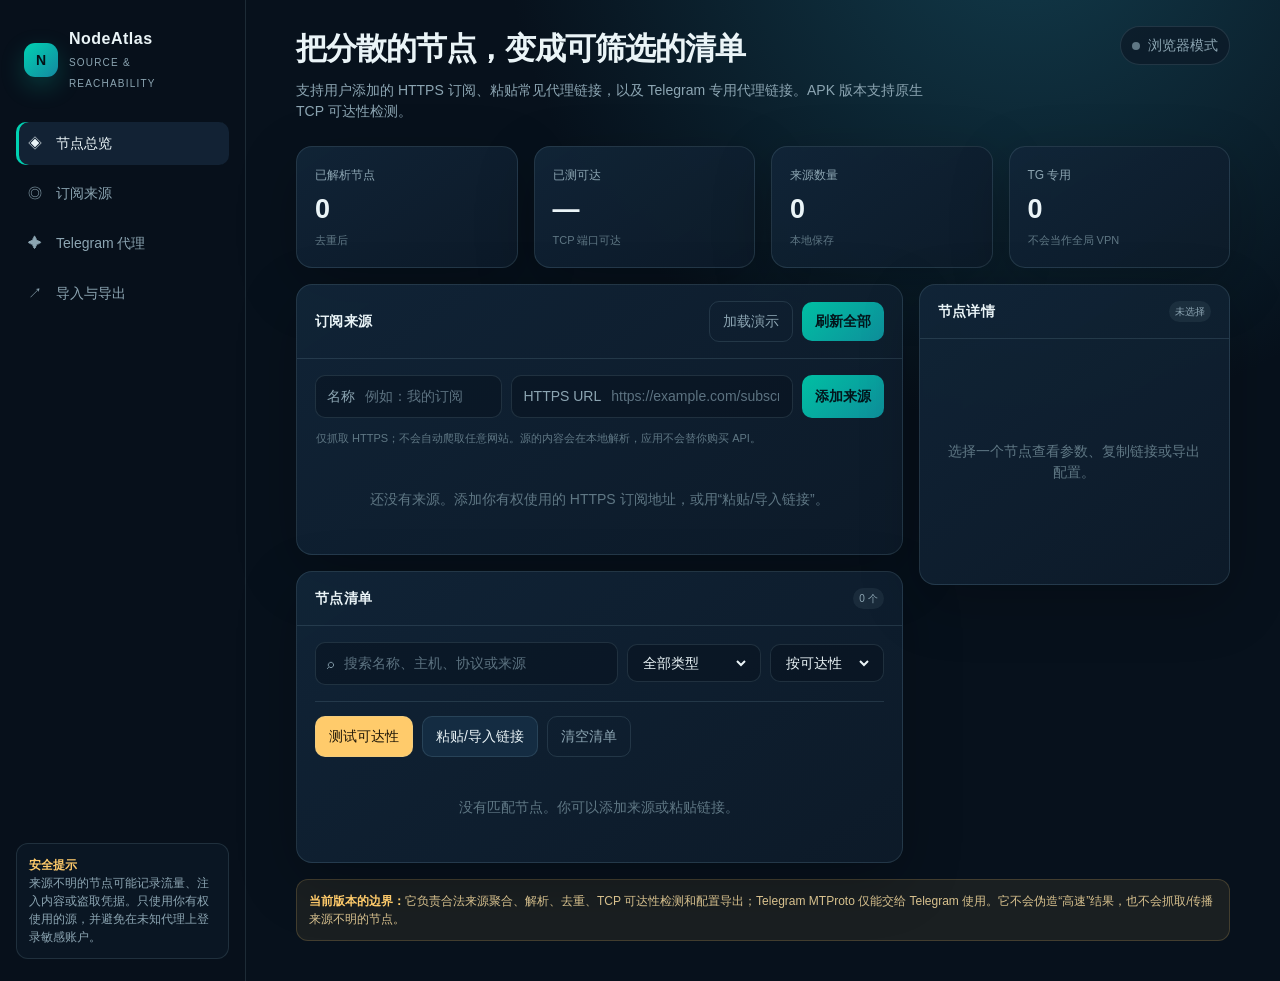
==== app/src/main/assets/index.html @ fb51e8d5 "Add NodeAtlas node aggregation and Android build" ====
<!doctype html>
<html lang="zh-CN">
<head>
  <meta charset="utf-8">
  <meta name="viewport" content="width=device-width, initial-scale=1, maximum-scale=1">
  <meta name="theme-color" content="#07111c">
  <title>NodeAtlas · 节点聚合器</title>
  <style>
    :root {
      --bg: #07111c;
      --panel: #0d1b29;
      --panel-2: #112538;
      --panel-3: #142c42;
      --text: #eaf4f7;
      --muted: #8ca5b2;
      --faint: #5f7784;
      --line: rgba(166, 207, 220, .14);
      --accent: #00d2b2;
      --accent-2: #ffcb6b;
      --danger: #ff7b86;
      --blue: #71b7ff;
      --shadow: 0 18px 60px rgba(0,0,0,.22);
    }
    * { box-sizing: border-box; }
    body { margin: 0; color: var(--text); background: radial-gradient(circle at 80% -10%, #123b4b 0, transparent 35%), var(--bg); font: 14px/1.5 Inter, -apple-system, BlinkMacSystemFont, "Segoe UI", "PingFang SC", "Microsoft YaHei", sans-serif; }
    button, input, textarea, select { font: inherit; }
    button { border: 0; cursor: pointer; color: var(--text); }
    .app { min-height: 100vh; display: grid; grid-template-columns: 246px minmax(0,1fr); }
    .sidebar { border-right: 1px solid var(--line); background: rgba(7,17,28,.74); padding: 22px 16px; display: flex; flex-direction: column; gap: 24px; }
    .brand { display: flex; gap: 11px; align-items: center; padding: 5px 8px; }
    .mark { width: 34px; height: 34px; border-radius: 11px; display: grid; place-items: center; background: linear-gradient(135deg, var(--accent), #1488a0); color: #041016; font-weight: 900; box-shadow: 0 9px 24px rgba(0,210,178,.22); }
    .brand strong { display: block; letter-spacing: .5px; font-size: 16px; }
    .brand small { color: var(--muted); font-size: 10px; letter-spacing: .12em; text-transform: uppercase; }
    .nav { display: grid; gap: 7px; }
    .nav button { text-align: left; padding: 11px 12px; border-radius: 10px; background: transparent; color: var(--muted); }
    .nav button:hover, .nav button.active { color: var(--text); background: rgba(113,183,255,.11); }
    .nav button.active { box-shadow: inset 3px 0 var(--accent); }
    .side-note { margin-top: auto; color: var(--muted); font-size: 12px; padding: 12px; border: 1px solid var(--line); border-radius: 12px; background: rgba(13,27,41,.65); }
    .side-note b { color: var(--accent-2); font-weight: 600; }
    main { min-width: 0; padding: 26px clamp(18px, 4vw, 50px) 40px; }
    .topbar { display: flex; align-items: flex-start; justify-content: space-between; gap: 16px; margin-bottom: 24px; }
    h1 { margin: 0; font-size: clamp(22px, 3vw, 31px); letter-spacing: -.035em; }
    .subtitle { margin: 7px 0 0; color: var(--muted); max-width: 650px; }
    .status { display: inline-flex; align-items: center; gap: 8px; padding: 8px 11px; border: 1px solid var(--line); border-radius: 999px; color: var(--muted); background: rgba(13,27,41,.8); white-space: nowrap; }
    .dot { width: 8px; height: 8px; border-radius: 999px; background: var(--accent); box-shadow: 0 0 14px var(--accent); }
    .dot.off { background: var(--faint); box-shadow: none; }
    .grid { display: grid; gap: 16px; }
    .summary { grid-template-columns: repeat(4, minmax(0, 1fr)); margin-bottom: 16px; }
    .card { background: linear-gradient(145deg, rgba(17,37,56,.94), rgba(13,27,41,.96)); border: 1px solid var(--line); box-shadow: var(--shadow); border-radius: 16px; }
    .metric { padding: 17px 18px; }
    .metric label { color: var(--muted); font-size: 12px; }
    .metric strong { display: block; margin-top: 4px; font-size: 27px; letter-spacing: -.04em; }
    .metric span { color: var(--faint); font-size: 11px; }
    .workspace { grid-template-columns: minmax(0, 1.52fr) minmax(310px, .78fr); align-items: start; }
    .card-head { display: flex; align-items: center; justify-content: space-between; gap: 12px; padding: 16px 18px; border-bottom: 1px solid var(--line); }
    .card-head h2 { margin: 0; font-size: 14px; letter-spacing: .02em; }
    .card-body { padding: 16px 18px; }
    .toolbar { display: flex; flex-wrap: wrap; gap: 9px; align-items: center; }
    .field { display: flex; align-items: center; gap: 8px; min-width: 0; padding: 9px 11px; border-radius: 10px; border: 1px solid var(--line); background: rgba(7,17,28,.5); color: var(--muted); }
    .field input, .field select, .field textarea { min-width: 0; flex: 1; border: 0; outline: 0; color: var(--text); background: transparent; }
    .field input::placeholder, textarea::placeholder { color: #5c7280; }
    .search { flex: 1 1 220px; }
    .btn { padding: 9px 13px; border-radius: 10px; background: var(--panel-3); border: 1px solid var(--line); transition: .16s ease; }
    .btn:hover { transform: translateY(-1px); border-color: rgba(0,210,178,.55); }
    .btn.primary { background: linear-gradient(135deg, #00bfa3, #0e8f9b); color: #03151b; font-weight: 700; border: 0; }
    .btn.ghost { background: transparent; color: var(--muted); }
    .btn.warn { color: #1e1608; background: var(--accent-2); }
    .btn.danger { color: #210a0e; background: var(--danger); }
    .source-form { display: grid; grid-template-columns: 1fr 1.5fr auto; gap: 9px; margin-bottom: 12px; }
    .help { color: var(--faint); font-size: 11px; margin: 8px 1px 0; }
    .source-list { display: grid; gap: 8px; margin-top: 14px; }
    .source-row { display: grid; grid-template-columns: minmax(0,1fr) auto; gap: 10px; align-items: center; padding: 10px 11px; border: 1px solid var(--line); border-radius: 11px; background: rgba(7,17,28,.36); }
    .source-row strong { display: block; white-space: nowrap; overflow: hidden; text-overflow: ellipsis; }
    .source-row small { display: block; color: var(--faint); overflow: hidden; text-overflow: ellipsis; white-space: nowrap; }
    .source-actions { display: flex; gap: 6px; }
    .icon-btn { width: 30px; height: 30px; border-radius: 8px; background: rgba(113,183,255,.1); color: var(--blue); }
    .node-toolbar { margin-top: 16px; padding-top: 14px; border-top: 1px solid var(--line); }
    .node-list { display: grid; gap: 8px; margin-top: 12px; }
    .node { display: grid; grid-template-columns: 30px minmax(0,1fr) auto; gap: 10px; align-items: center; padding: 11px; border-radius: 12px; border: 1px solid var(--line); background: rgba(7,17,28,.33); cursor: pointer; }
    .node:hover, .node.selected { border-color: rgba(0,210,178,.6); background: rgba(0,210,178,.08); }
    .node-mark { width: 30px; height: 30px; border-radius: 9px; display: grid; place-items: center; background: rgba(113,183,255,.12); color: var(--blue); font-size: 11px; font-weight: 800; }
    .node-main { min-width: 0; }
    .node-title { display: flex; align-items: center; gap: 7px; min-width: 0; }
    .node-title strong { overflow: hidden; text-overflow: ellipsis; white-space: nowrap; }
    .node-title small { color: var(--muted); padding: 2px 6px; border: 1px solid var(--line); border-radius: 999px; }
    .node-meta { margin-top: 2px; color: var(--muted); white-space: nowrap; overflow: hidden; text-overflow: ellipsis; font-size: 11px; }
    .node-side { text-align: right; min-width: 66px; }
    .latency { font-weight: 700; color: var(--accent); }
    .latency.slow { color: var(--accent-2); }
    .latency.offline { color: var(--danger); }
    .badge { display: inline-flex; padding: 3px 6px; border-radius: 999px; font-size: 10px; color: var(--muted); background: rgba(140,165,178,.1); }
    .detail { position: sticky; top: 18px; }
    .detail-empty { min-height: 245px; display: grid; place-items: center; text-align: center; color: var(--faint); padding: 22px; }
    .detail-main { padding: 18px; }
    .detail-title { display: flex; justify-content: space-between; gap: 12px; align-items: flex-start; }
    .detail-title h3 { margin: 0; font-size: 19px; }
    .detail-title p { margin: 4px 0 0; color: var(--muted); word-break: break-all; }
    .kv { display: grid; grid-template-columns: 86px minmax(0,1fr); gap: 7px 10px; margin: 18px 0; color: var(--muted); font-size: 12px; }
    .kv b { color: var(--text); text-align: right; overflow-wrap: anywhere; }
    .detail-actions { display: grid; gap: 8px; }
    .detail-actions .btn { width: 100%; }
    .notice { padding: 12px; border-radius: 12px; background: rgba(255,203,107,.08); border: 1px solid rgba(255,203,107,.18); color: #d8c18e; font-size: 12px; }
    .notice b { color: var(--accent-2); }
    .empty { color: var(--faint); text-align: center; padding: 28px 12px; }
    .modal { position: fixed; inset: 0; display: none; align-items: center; justify-content: center; padding: 20px; background: rgba(0,0,0,.65); z-index: 5; }
    .modal.show { display: flex; }
    .modal-card { width: min(700px,100%); max-height: 90vh; overflow: auto; background: #0c1d2c; border: 1px solid var(--line); border-radius: 16px; box-shadow: 0 28px 90px rgba(0,0,0,.44); }
    .modal-card textarea { display: block; width: 100%; min-height: 170px; resize: vertical; color: var(--text); background: #07111c; border: 1px solid var(--line); border-radius: 10px; padding: 12px; outline: none; }
    .modal-actions { display: flex; justify-content: flex-end; flex-wrap: wrap; gap: 8px; margin-top: 12px; }
    .toast { position: fixed; bottom: 22px; left: 50%; transform: translateX(-50%) translateY(12px); opacity: 0; pointer-events: none; transition: .2s; padding: 10px 14px; border-radius: 999px; background: #eaf4f7; color: #07111c; box-shadow: var(--shadow); z-index: 9; }
    .toast.show { opacity: 1; transform: translateX(-50%) translateY(0); }
    .spin { display: inline-block; width: 12px; height: 12px; border: 2px solid rgba(255,255,255,.22); border-top-color: var(--accent); border-radius: 50%; animation: spin .8s linear infinite; vertical-align: -2px; }
    @keyframes spin { to { transform: rotate(360deg); } }
    @media (max-width: 1000px) { .app { grid-template-columns: 1fr; } .sidebar { display: none; } .workspace { grid-template-columns: 1fr; } .detail { position: static; } }
    @media (max-width: 670px) { main { padding: 18px 12px 30px; } .topbar { display: block; } .status { margin-top: 14px; } .summary { grid-template-columns: repeat(2, minmax(0,1fr)); } .source-form { grid-template-columns: 1fr; } .source-form .btn { width: 100%; } .node { grid-template-columns: 30px minmax(0,1fr); } .node-side { grid-column: 2; text-align: left; } }
  </style>
</head>
<body>
  <div class="app">
    <aside class="sidebar">
      <div class="brand"><div class="mark">N</div><div><strong>NodeAtlas</strong><small>source &amp; reachability</small></div></div>
      <nav class="nav">
        <button class="active" data-tab="overview">◈　节点总览</button>
        <button data-tab="sources">◎　订阅来源</button>
        <button data-tab="telegram">✦　Telegram 代理</button>
        <button data-tab="export">↗　导入与导出</button>
      </nav>
      <div class="side-note"><b>安全提示</b><br>来源不明的节点可能记录流量、注入内容或盗取凭据。只使用你有权使用的源，并避免在未知代理上登录敏感账户。</div>
    </aside>

    <main>
      <div class="topbar">
        <div><h1>把分散的节点，变成可筛选的清单</h1><p class="subtitle">支持用户添加的 HTTPS 订阅、粘贴常见代理链接，以及 Telegram 专用代理链接。APK 版本支持原生 TCP 可达性检测。</p></div>
        <div class="status"><span class="dot" id="platformDot"></span><span id="platformStatus">浏览器模式</span></div>
      </div>

      <section class="grid summary">
        <div class="card metric"><label>已解析节点</label><strong id="metricNodes">0</strong><span>去重后</span></div>
        <div class="card metric"><label>已测可达</label><strong id="metricReachable">—</strong><span>TCP 端口可达</span></div>
        <div class="card metric"><label>来源数量</label><strong id="metricSources">0</strong><span>本地保存</span></div>
        <div class="card metric"><label>TG 专用</label><strong id="metricTelegram">0</strong><span>不会当作全局 VPN</span></div>
      </section>

      <section class="grid workspace">
        <div class="left-column grid">
          <div class="card" id="sourcesCard">
            <div class="card-head"><h2>订阅来源</h2><div class="toolbar"><button class="btn ghost" id="demoBtn">加载演示</button><button class="btn primary" id="refreshBtn">刷新全部</button></div></div>
            <div class="card-body">
              <div class="source-form">
                <div class="field"><span>名称</span><input id="sourceName" placeholder="例如：我的订阅" maxlength="40"></div>
                <div class="field"><span>HTTPS URL</span><input id="sourceUrl" placeholder="https://example.com/subscription.txt" inputmode="url"></div>
                <button class="btn primary" id="addSourceBtn">添加来源</button>
              </div>
              <div class="help">仅抓取 HTTPS；不会自动爬取任意网站。源的内容会在本地解析，应用不会替你购买 API。</div>
              <div class="source-list" id="sourceList"></div>
            </div>
          </div>

          <div class="card">
            <div class="card-head"><h2>节点清单</h2><span class="badge" id="nodeCountBadge">0 个</span></div>
            <div class="card-body">
              <div class="toolbar">
                <div class="field search">⌕<input id="searchInput" placeholder="搜索名称、主机、协议或来源"></div>
                <div class="field"><select id="typeFilter"><option value="all">全部类型</option><option value="proxy">通用代理</option><option value="telegram">Telegram 专用</option></select></div>
                <div class="field"><select id="sortSelect"><option value="latency">按可达性</option><option value="name">按名称</option><option value="source">按来源</option><option value="new">按最新加入</option></select></div>
              </div>
              <div class="node-toolbar toolbar"><button class="btn warn" id="testBtn">测试可达性</button><button class="btn" id="pasteBtn">粘贴/导入链接</button><button class="btn ghost" id="clearBtn">清空清单</button></div>
              <div class="node-list" id="nodeList"></div>
            </div>
          </div>
        </div>

        <aside class="card detail" id="detailCard">
          <div class="card-head"><h2>节点详情</h2><span class="badge" id="detailBadge">未选择</span></div>
          <div id="detailContent" class="detail-empty">选择一个节点查看参数、复制链接或导出配置。</div>
        </aside>
      </section>

      <div class="notice" style="margin-top:16px"><b>当前版本的边界：</b>它负责合法来源聚合、解析、去重、TCP 可达性检测和配置导出；Telegram MTProto 仅能交给 Telegram 使用。它不会伪造“高速”结果，也不会抓取/传播来源不明的节点。</div>
    </main>
  </div>

  <div class="modal" id="importModal">
    <div class="modal-card">
      <div class="card-head"><h2>导入节点链接或订阅文本</h2><button class="icon-btn" id="closeModal">×</button></div>
      <div class="card-body">
        <p class="help" style="margin-top:0">支持 tg://proxy、tg://socks、ss://、socks5://、http(s)://、vmess://、vless://、trojan://，以及由这些链接组成的纯文本/常见 Base64 订阅。</p>
        <textarea id="importText" placeholder="每行一个链接，或直接粘贴订阅内容"></textarea>
        <div class="modal-actions"><button class="btn ghost" id="cancelImport">取消</button><button class="btn primary" id="confirmImport">解析并加入</button></div>
      </div>
    </div>
  </div>
  <div class="toast" id="toast"></div>

  <script>
    (() => {
      'use strict';

      const $ = (id) => document.getElementById(id);
      const isAndroid = !!window.Android && typeof window.Android.getPlatform === 'function';
      const state = { sources: [], nodes: [], selectedId: null, pending: new Map(), testRun: 0 };

      const demoText = [
        '# 演示数据：以下域名不可连接，只用于展示解析与去重 UI',
        'tg://proxy?server=demo-tg.invalid&port=443&secret=0000000000000000000000000000000000000000000000000000000000000000',
        'tg://socks?server=demo-tg.invalid&port=1080&user=demo&pass=demo',
        'socks5://demo.invalid:1080',
        'https://demo.invalid:443#demo-https',
        'ss://YWVzLTEyOC1nY206ZGVtby1wYXNzQGRlbW8uaW52YWxpZDo0NDM=#demo-ss',
        'vless://00000000-0000-0000-0000-000000000000@demo.invalid:443?security=tls&type=ws&path=%2F#demo-vless'
      ].join('\n');

      function loadState() {
        try { state.sources = JSON.parse(localStorage.getItem('nodeatlas.sources') || '[]'); } catch (_) { state.sources = []; }
        try { state.nodes = JSON.parse(localStorage.getItem('nodeatlas.nodes') || '[]'); } catch (_) { state.nodes = []; }
      }

      function persist() {
        localStorage.setItem('nodeatlas.sources', JSON.stringify(state.sources));
        localStorage.setItem('nodeatlas.nodes', JSON.stringify(state.nodes));
      }

      function esc(value) {
        return String(value ?? '').replace(/[&<>'"]/g, (char) => ({ '&':'&amp;', '<':'&lt;', '>':'&gt;', "'":'&#39;', '"':'&quot;' })[char]);
      }

      function toast(message) {
        const node = $('toast'); node.textContent = message; node.classList.add('show');
        clearTimeout(toast.timer); toast.timer = setTimeout(() => node.classList.remove('show'), 2500);
      }

      function uid() { return Date.now().toString(36) + Math.random().toString(36).slice(2, 8); }

      function decodeB64(value) {
        try {
          let text = String(value).replace(/\s+/g, '').replace(/-/g, '+').replace(/_/g, '/');
          while (text.length % 4) text += '=';
          const bytes = Uint8Array.from(atob(text), c => c.charCodeAt(0));
          return new TextDecoder().decode(bytes);
        } catch (_) { return ''; }
      }

      function maybeDecodeSubscription(text) {
        const trimmed = text.trim();
        if (!trimmed || /:\/\//.test(trimmed) || trimmed.split(/\s+/).length > 1) return trimmed;
        const decoded = decodeB64(trimmed);
        return decoded && /:\/\//.test(decoded) ? decoded : trimmed;
      }

      function displayName(raw, fallback) {
        try { return decodeURIComponent(new URL(raw).hash.slice(1)) || fallback; } catch (_) { return fallback; }
      }

      function nodeKey(node) {
        return [node.kind, node.host, node.port, node.user || '', node.password || '', node.secret || '', node.raw].join('|').toLowerCase();
      }

      function baseNode(raw, source) {
        return { id: uid(), raw, source: source || '手动导入', addedAt: Date.now(), latency: null, status: 'new', kind: 'unknown', name: '', host: '', port: '', user: '', password: '', secret: '', params: {} };
      }

      function parseOne(raw, source) {
        raw = String(raw || '').trim().replace(/[),\]}>'"]+$/g, '');
        if (!raw || raw.startsWith('#') || raw.startsWith('//')) return null;
        const node = baseNode(raw, source);
        try {
          if (raw.startsWith('tg://')) {
            const url = new URL(raw);
            const values = Object.fromEntries(url.searchParams.entries());
            node.kind = url.hostname === 'proxy' ? 'telegram-mtproto' : 'telegram-socks';
            node.host = values.server || '';
            node.port = Number(values.port || 0);
            node.user = values.user || '';
            node.password = values.pass || '';
            node.secret = values.secret || '';
            node.name = url.hostname === 'proxy' ? 'Telegram MTProto' : 'Telegram SOCKS';
            node.params = values;
            if (!node.host || !node.port) return null;
            return node;
          }
          if (raw.startsWith('vmess://')) {
            const data = JSON.parse(decodeB64(raw.slice(8)) || '{}');
            node.kind = 'vmess'; node.host = data.add || ''; node.port = Number(data.port || 0); node.user = data.id || ''; node.name = data.ps || 'VMess'; node.params = data;
            if (!node.host || !node.port) return null;
            return node;
          }
          const url = new URL(raw);
          const protocol = url.protocol.slice(0, -1).toLowerCase();
          if (!['ss', 'socks5', 'socks', 'http', 'https', 'vless', 'trojan'].includes(protocol)) return null;
          node.kind = protocol === 'socks' ? 'socks5' : protocol;
          node.host = url.hostname || '';
          node.port = Number(url.port || (protocol === 'https' ? 443 : protocol === 'http' ? 80 : 0));
          node.user = decodeURIComponent(url.username || '');
          node.password = decodeURIComponent(url.password || '');
          node.params = Object.fromEntries(url.searchParams.entries());
          node.name = displayName(raw, protocol.toUpperCase());
          if (protocol === 'ss' && (!node.host || !node.port || !node.user)) {
            const payload = decodeB64(url.hostname || '');
            if (payload.includes('@')) {
              const at = payload.lastIndexOf('@');
              const credentials = payload.slice(0, at).split(':');
              const address = payload.slice(at + 1);
              const colon = address.lastIndexOf(':');
              node.user = credentials[0] || '';
              node.password = credentials.slice(1).join(':');
              node.host = address.slice(0, colon);
              node.port = Number(address.slice(colon + 1));
            }
          }
          if (!node.host || !node.port) return null;
          return node;
        } catch (_) { return null; }
      }

      function extractCandidates(text) {
        const decoded = maybeDecodeSubscription(text);
        const tokens = decoded.match(/(?:tg:\/\/(?:proxy|socks)|(?:ss|socks5|socks|http|https|vmess|vless|trojan):\/\/)[^\s<>"'`]+/gi) || [];
        const lines = decoded.split(/\r?\n/).map(line => line.trim()).filter(Boolean);
        const extras = lines.filter(line => /^(?:tg:\/\/|(?:ss|socks5|socks|http|https|vmess|vless|trojan):\/\/)/i.test(line));
        return [...new Set([...tokens, ...extras])];
      }

      function addText(text, source) {
        const candidates = extractCandidates(text);
        let added = 0;
        for (const raw of candidates) {
          const node = parseOne(raw, source);
          if (!node) continue;
          const key = nodeKey(node);
          if (state.nodes.some(existing => existing.key === key)) continue;
          node.key = key;
          state.nodes.push(node); added++;
        }
        persist(); render();
        return { added, total: candidates.length };
      }

      function typeLabel(kind) {
        if (kind === 'telegram-mtproto') return 'TG MTProto';
        if (kind === 'telegram-socks') return 'TG SOCKS';
        return kind.toUpperCase();
      }

      function isTelegram(node) { return node.kind === 'telegram-mtproto' || node.kind === 'telegram-socks'; }
      function isGeneral(node) { return !isTelegram(node); }
      function mask(value) { if (!value) return '—'; if (value.length < 8) return '••••'; return value.slice(0, 4) + '••••' + value.slice(-4); }
      function hostPort(node) { return node.host + ':' + node.port; }

      function filteredNodes() {
        const query = $('searchInput').value.trim().toLowerCase();
        const filter = $('typeFilter').value;
        const sort = $('sortSelect').value;
        let list = state.nodes.filter(node => {
          const matchesType = filter === 'all' || (filter === 'telegram' ? isTelegram(node) : isGeneral(node));
          const hay = [node.name, node.host, node.kind, node.source, node.port].join(' ').toLowerCase();
          return matchesType && (!query || hay.includes(query));
        });
        list.sort((a, b) => {
          if (sort === 'name') return a.name.localeCompare(b.name);
          if (sort === 'source') return a.source.localeCompare(b.source);
          if (sort === 'new') return b.addedAt - a.addedAt;
          const aa = Number.isFinite(a.latency) ? a.latency : 999999;
          const bb = Number.isFinite(b.latency) ? b.latency : 999999;
          return aa - bb || a.name.localeCompare(b.name);
        });
        return list;
      }

      function latencyView(node) {
        if (node.status === 'testing') return '<span class="latency"><span class="spin"></span></span>';
        if (Number.isFinite(node.latency)) return '<span class="latency ' + (node.latency > 500 ? 'slow' : '') + '">' + node.latency + ' ms</span>';
        if (node.status === 'offline') return '<span class="latency offline">不可达</span>';
        if (node.status === 'unsupported') return '<span class="badge">APK 可测</span>';
        return '<span class="badge">未测试</span>';
      }

      function renderSources() {
        const box = $('sourceList');
        if (!state.sources.length) { box.innerHTML = '<div class="empty">还没有来源。添加你有权使用的 HTTPS 订阅地址，或用“粘贴/导入链接”。</div>'; return; }
        box.innerHTML = state.sources.map(source => '<div class="source-row">' +
          '<div><strong>' + esc(source.name) + '</strong><small>' + esc(source.url) + '</small></div>' +
          '<div class="source-actions"><button class="icon-btn" title="刷新" data-refresh-source="' + esc(source.id) + '">↻</button><button class="icon-btn" title="导入到 sing-box" data-open-source="' + esc(source.id) + '">↗</button><button class="icon-btn" title="删除" data-delete-source="' + esc(source.id) + '">×</button></div>' +
          '</div>').join('');
      }

      function renderNodes() {
        const list = filteredNodes();
        $('nodeCountBadge').textContent = list.length + ' 个';
        const box = $('nodeList');
        if (!list.length) { box.innerHTML = '<div class="empty">没有匹配节点。你可以添加来源或粘贴链接。</div>'; return; }
        box.innerHTML = list.map(node => {
          const selected = node.id === state.selectedId ? ' selected' : '';
          const mark = isTelegram(node) ? 'TG' : typeLabel(node.kind).slice(0, 3);
          return '<div class="node' + selected + '" data-node-id="' + esc(node.id) + '">' +
            '<div class="node-mark">' + esc(mark) + '</div>' +
            '<div class="node-main"><div class="node-title"><strong>' + esc(node.name || hostPort(node)) + '</strong><small>' + esc(typeLabel(node.kind)) + '</small></div><div class="node-meta">' + esc(hostPort(node)) + ' · ' + esc(node.source) + '</div></div>' +
            '<div class="node-side">' + latencyView(node) + '<div class="node-meta">' + esc(node.status === 'reachable' ? '端口可达' : (isTelegram(node) ? 'Telegram 专用' : '等待检测')) + '</div></div>' +
            '</div>';
        }).join('');
      }

      function renderDetail() {
        const node = state.nodes.find(item => item.id === state.selectedId);
        $('detailBadge').textContent = node ? typeLabel(node.kind) : '未选择';
        if (!node) { $('detailContent').className = 'detail-empty'; $('detailContent').innerHTML = '选择一个节点查看参数、复制链接或导出配置。'; return; }
        $('detailContent').className = 'detail-main';
        const tg = isTelegram(node);
        $('detailContent').innerHTML = '<div class="detail-title"><div><h3>' + esc(node.name || typeLabel(node.kind)) + '</h3><p>' + esc(hostPort(node)) + '</p></div>' + latencyView(node) + '</div>' +
          '<div class="kv"><span>协议</span><b>' + esc(typeLabel(node.kind)) + '</b><span>来源</span><b>' + esc(node.source) + '</b><span>端口状态</span><b>' + esc(node.status === 'reachable' ? '可达' : node.status === 'offline' ? '不可达' : '未检测') + '</b>' +
          (node.user ? '<span>账号</span><b>' + esc(mask(node.user)) + '</b>' : '') + (node.secret ? '<span>Secret</span><b>' + esc(mask(node.secret)) + '</b>' : '') + '</div>' +
          '<div class="detail-actions">' +
          (tg ? '<button class="btn primary" id="openTgBtn">在 Telegram 中打开</button><button class="btn" id="copyNodeBtn">复制 TG 链接</button>' : '<button class="btn primary" id="exportNodeBtn">导出 sing-box 配置</button><button class="btn" id="copyNodeBtn">复制节点链接</button>') +
          '<button class="btn ghost" id="testOneBtn">重新测试端口</button></div>' +
          '<div class="notice" style="margin-top:14px">' + (tg ? '<b>Telegram 专用：</b>它只适用于 Telegram 的代理设置，不会把手机所有流量变成 VPN。' : '<b>未知节点风险：</b>TCP 可达不等于可信或高速，请先验证来源、协议和服务条款。') + '</div>';
        if (tg) $('openTgBtn').onclick = () => openExternal(node.raw);
        $('copyNodeBtn').onclick = () => copyText(node.raw);
        $('testOneBtn').onclick = () => testNode(node);
        if (!tg) $('exportNodeBtn').onclick = () => downloadSingBox(node);
      }

      function render() {
        $('metricNodes').textContent = state.nodes.length;
        const reachable = state.nodes.filter(node => node.status === 'reachable').length;
        $('metricReachable').textContent = reachable || '—';
        $('metricSources').textContent = state.sources.length;
        $('metricTelegram').textContent = state.nodes.filter(isTelegram).length;
        renderSources(); renderNodes(); renderDetail();
      }

      function copyText(text) {
        if (isAndroid && Android.copyText) { Android.copyText(text); return; }
        navigator.clipboard?.writeText(text).then(() => toast('已复制')).catch(() => toast('复制失败，请手动选择')); 
      }

      function openExternal(url) {
        if (isAndroid && Android.openUrl) { Android.openUrl(url); return; }
        window.open(url, '_blank');
      }

      function download(name, content, type) {
        if (isAndroid && Android.shareText) { Android.shareText(name, content); toast('已交给系统分享/保存'); return; }
        const blob = new Blob([content], {type: type || 'text/plain;charset=utf-8'});
        const link = document.createElement('a'); link.href = URL.createObjectURL(blob); link.download = name; link.click();
        setTimeout(() => URL.revokeObjectURL(link.href), 1000);
      }

      function singBoxOutbound(node) {
        const common = { tag: 'proxy', server: node.host, server_port: Number(node.port) };
        if (node.kind === 'socks5' || node.kind === 'socks') return Object.assign({ type: 'socks' }, common, node.user ? {username: node.user, password: node.password} : {});
        if (node.kind === 'http' || node.kind === 'https') return Object.assign({ type: 'http' }, common, node.user ? {username: node.user, password: node.password} : {});
        if (node.kind === 'ss') return Object.assign({ type: 'shadowsocks', method: node.user, password: node.password }, common);
        if (node.kind === 'vmess') return Object.assign({ type: 'vmess', uuid: node.user, security: node.params.scy || 'auto' }, common);
        if (node.kind === 'vless') return Object.assign({ type: 'vless', uuid: node.user, tls: {enabled: node.params.security === 'tls', server_name: node.params.sni || node.host} }, common);
        if (node.kind === 'trojan') return Object.assign({ type: 'trojan', password: node.password, tls: {enabled: true, server_name: node.params.sni || node.host} }, common);
        return null;
      }

      function singBoxConfig(node) {
        const outbound = singBoxOutbound(node);
        if (!outbound) return null;
        return { log: {level: 'warn'}, inbounds: [{type: 'tun', tag: 'tun-in', address: ['172.19.0.1/30'], auto_route: true, strict_route: true}], outbounds: [outbound, {type: 'direct', tag: 'direct'}], route: {auto_detect_interface: true, final: 'proxy'} };
      }

      function downloadSingBox(node) {
        const config = singBoxConfig(node);
        if (!config) { toast('此协议暂不生成 sing-box 配置，请导出原始链接'); return; }
        download('nodeatlas-' + (node.name || node.kind) + '.json', JSON.stringify(config, null, 2), 'application/json;charset=utf-8');
        toast('已导出配置文件');
      }

      function openSingBoxSource(source) {
        const link = 'sing-box://import-remote-profile?url=' + encodeURIComponent(source.url) + '#' + encodeURIComponent(source.name);
        if (isAndroid) { openExternal(link); } else { copyText(link); toast('已复制 sing-box 导入链接'); }
      }

      function requestFetch(url) {
        return new Promise((resolve, reject) => {
          if (isAndroid && Android.fetchText) {
            const id = uid(); state.pending.set(id, {resolve, reject}); Android.fetchText(url, id); return;
          }
          fetch(url, {cache: 'no-store'}).then(response => { if (!response.ok) throw new Error('HTTP ' + response.status); return response.text(); }).then(resolve).catch(reject);
        });
      }

      window.__nativeFetchResult = (id, ok, value, error) => { const item = state.pending.get(id); if (!item) return; state.pending.delete(id); ok ? item.resolve(value) : item.reject(new Error(error || '抓取失败')); };
      window.__nativeTcpResult = (id, ok, value, error) => { const item = state.pending.get(id); if (!item) return; state.pending.delete(id); ok ? item.resolve(Number(value)) : item.reject(new Error(error || '不可达')); };

      async function refreshSource(source) {
        source.loading = true; renderSources();
        try { const content = await requestFetch(source.url); const result = addText(content, source.name); source.lastUpdated = Date.now(); source.lastCount = result.added; persist(); renderSources(); toast(source.name + '：新增 ' + result.added + ' 个节点'); }
        catch (error) { toast(source.name + '：' + (error.message || '抓取失败')); }
        finally { source.loading = false; renderSources(); }
      }

      async function refreshAll() {
        if (!state.sources.length) { toast('还没有来源，先添加一个 HTTPS 订阅'); return; }
        $('refreshBtn').disabled = true; $('refreshBtn').innerHTML = '<span class="spin"></span> 刷新中';
        await Promise.all(state.sources.map(refreshSource));
        $('refreshBtn').disabled = false; $('refreshBtn').textContent = '刷新全部'; render();
      }

      function testNode(node) {
        node.status = 'testing'; node.latency = null; render();
        if (!isAndroid || !Android.testTcp) { node.status = 'unsupported'; persist(); render(); toast('浏览器不能直接进行原生 TCP 测速，请在 APK 中测试'); return; }
        const id = uid(); state.pending.set(id, { resolve: (latency) => { node.latency = latency; node.status = 'reachable'; persist(); render(); }, reject: (error) => { node.status = 'offline'; persist(); render(); } });
        Android.testTcp(node.host, Number(node.port), id);
      }

      function testAll() {
        if (!state.nodes.length) { toast('没有可测试的节点'); return; }
        state.testRun++;
        state.nodes.forEach((node, index) => setTimeout(() => testNode(node), index * 80));
      }

      function addSource() {
        const name = $('sourceName').value.trim() || '未命名来源';
        const url = $('sourceUrl').value.trim();
        try { const parsed = new URL(url); if (parsed.protocol !== 'https:') throw new Error('只接受 HTTPS 来源'); } catch (error) { toast(error.message || 'URL 无效'); return; }
        if (state.sources.some(source => source.url === url)) { toast('这个来源已经存在'); return; }
        state.sources.push({id: uid(), name, url, addedAt: Date.now(), lastUpdated: 0, lastCount: 0});
        $('sourceName').value = ''; $('sourceUrl').value = ''; persist(); render(); toast('来源已添加');
      }

      function deleteSource(id) { state.sources = state.sources.filter(source => source.id !== id); persist(); render(); }
      function clearNodes() { state.nodes = []; state.selectedId = null; persist(); render(); }

      function openImport() { $('importText').value = ''; $('importModal').classList.add('show'); setTimeout(() => $('importText').focus(), 20); }
      function closeImport() { $('importModal').classList.remove('show'); }
      function confirmImport() { const result = addText($('importText').value, '手动导入'); closeImport(); toast('解析完成：新增 ' + result.added + ' 个节点'); }

      function loadDemo() { const result = addText(demoText, '演示数据'); toast('演示数据已加载：' + result.added + ' 个'); }

      function wire() {
        $('addSourceBtn').onclick = addSource; $('refreshBtn').onclick = refreshAll; $('testBtn').onclick = testAll; $('pasteBtn').onclick = openImport; $('clearBtn').onclick = () => { if (confirm('清空本地节点清单？')) clearNodes(); }; $('demoBtn').onclick = loadDemo;
        $('searchInput').oninput = renderNodes; $('typeFilter').onchange = renderNodes; $('sortSelect').onchange = renderNodes;
        $('closeModal').onclick = closeImport; $('cancelImport').onclick = closeImport; $('confirmImport').onclick = confirmImport; $('importModal').onclick = event => { if (event.target === $('importModal')) closeImport(); };
        document.querySelectorAll('[data-tab]').forEach(button => button.onclick = () => { document.querySelectorAll('[data-tab]').forEach(item => item.classList.remove('active')); button.classList.add('active'); const tab = button.dataset.tab; if (tab === 'sources') $('sourcesCard').scrollIntoView({behavior:'smooth'}); if (tab === 'telegram') { $('typeFilter').value = 'telegram'; renderNodes(); document.querySelector('.node-list').scrollIntoView({behavior:'smooth'}); } if (tab === 'overview') { $('typeFilter').value = 'all'; renderNodes(); window.scrollTo({top:0,behavior:'smooth'}); } if (tab === 'export') openImport(); });
        $('sourceList').onclick = event => { const refresh = event.target.closest('[data-refresh-source]'); const remove = event.target.closest('[data-delete-source]'); const open = event.target.closest('[data-open-source]'); if (refresh) refreshSource(state.sources.find(item => item.id === refresh.dataset.refreshSource)); if (remove) deleteSource(remove.dataset.deleteSource); if (open) openSingBoxSource(state.sources.find(item => item.id === open.dataset.openSource)); };
        $('nodeList').onclick = event => { const row = event.target.closest('[data-node-id]'); if (!row) return; state.selectedId = row.dataset.nodeId; render(); };
      }

      loadState(); wire();
      $('platformStatus').textContent = isAndroid ? 'Android 原生桥已连接' : '浏览器模式';
      $('platformDot').classList.toggle('off', !isAndroid);
      render();
    })();
  </script>
</body>
</html>
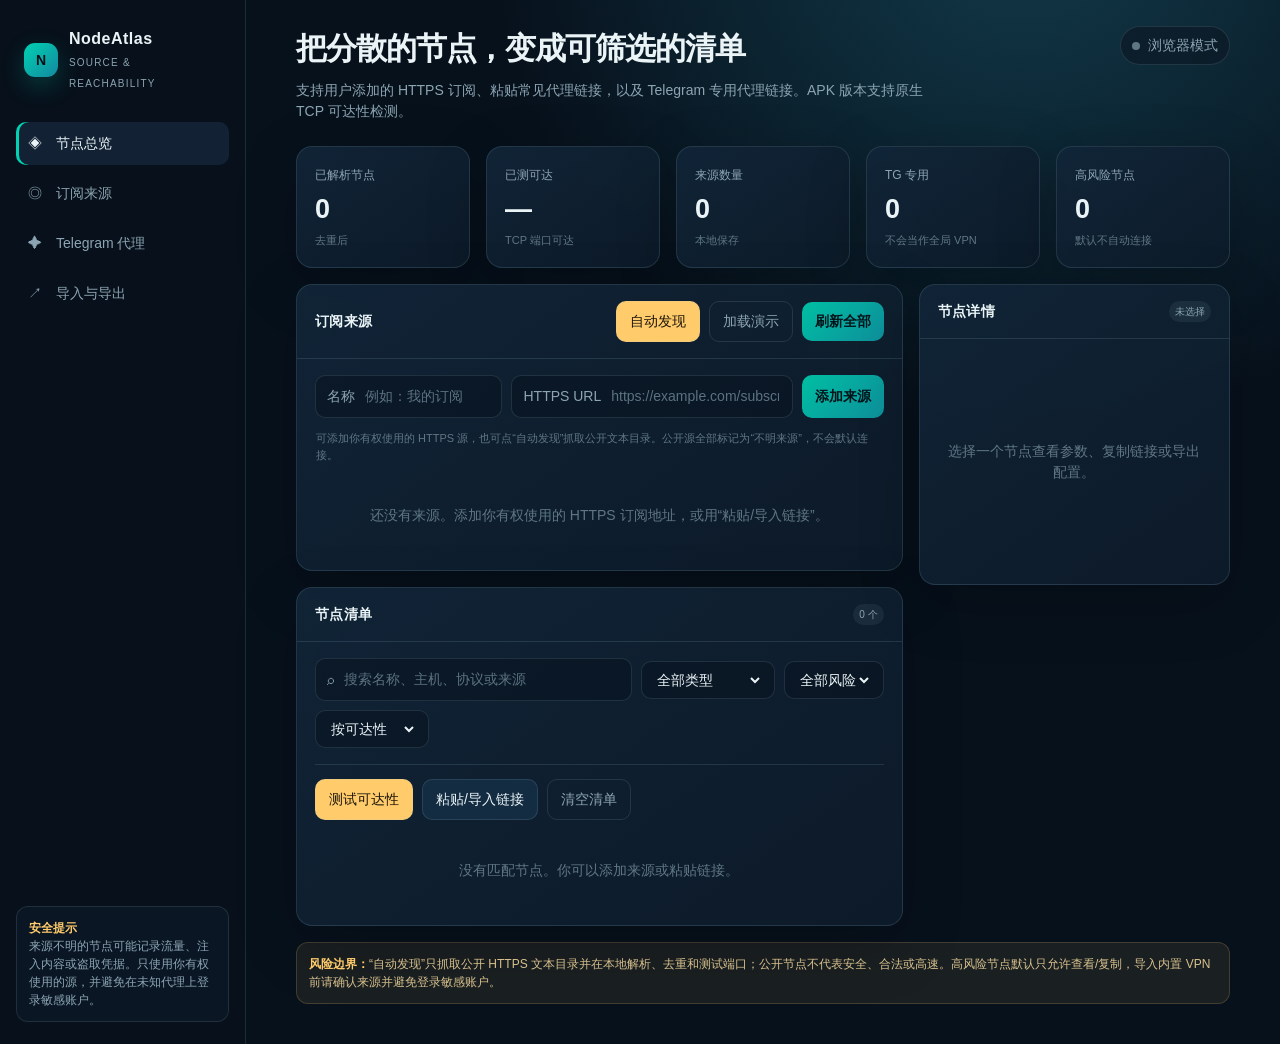
==== commit 263c65e7: "Add NodeAtlas VPN build with public-source risk labels" ====
--- a/app/src/main/assets/index.html
+++ b/app/src/main/assets/index.html
@@ -45,7 +45,7 @@
     .dot { width: 8px; height: 8px; border-radius: 999px; background: var(--accent); box-shadow: 0 0 14px var(--accent); }
     .dot.off { background: var(--faint); box-shadow: none; }
     .grid { display: grid; gap: 16px; }
-    .summary { grid-template-columns: repeat(4, minmax(0, 1fr)); margin-bottom: 16px; }
+    .summary { grid-template-columns: repeat(5, minmax(0, 1fr)); margin-bottom: 16px; }
     .card { background: linear-gradient(145deg, rgba(17,37,56,.94), rgba(13,27,41,.96)); border: 1px solid var(--line); box-shadow: var(--shadow); border-radius: 16px; }
     .metric { padding: 17px 18px; }
     .metric label { color: var(--muted); font-size: 12px; }
@@ -89,6 +89,10 @@
     .latency.slow { color: var(--accent-2); }
     .latency.offline { color: var(--danger); }
     .badge { display: inline-flex; padding: 3px 6px; border-radius: 999px; font-size: 10px; color: var(--muted); background: rgba(140,165,178,.1); }
+    .risk { display: inline-flex; align-items: center; padding: 2px 6px; border-radius: 999px; font-size: 10px; font-weight: 700; white-space: nowrap; }
+    .risk.high { color: #ffb1b8; background: rgba(255,123,134,.14); border: 1px solid rgba(255,123,134,.25); }
+    .risk.medium { color: #ffe1a0; background: rgba(255,203,107,.13); border: 1px solid rgba(255,203,107,.23); }
+    .risk.low { color: #9cebdc; background: rgba(0,210,178,.12); border: 1px solid rgba(0,210,178,.22); }
     .detail { position: sticky; top: 18px; }
     .detail-empty { min-height: 245px; display: grid; place-items: center; text-align: center; color: var(--faint); padding: 22px; }
     .detail-main { padding: 18px; }
@@ -111,6 +115,7 @@
     .toast.show { opacity: 1; transform: translateX(-50%) translateY(0); }
     .spin { display: inline-block; width: 12px; height: 12px; border: 2px solid rgba(255,255,255,.22); border-top-color: var(--accent); border-radius: 50%; animation: spin .8s linear infinite; vertical-align: -2px; }
     @keyframes spin { to { transform: rotate(360deg); } }
+    @media (max-width: 1100px) { .summary { grid-template-columns: repeat(3, minmax(0, 1fr)); } }
     @media (max-width: 1000px) { .app { grid-template-columns: 1fr; } .sidebar { display: none; } .workspace { grid-template-columns: 1fr; } .detail { position: static; } }
     @media (max-width: 670px) { main { padding: 18px 12px 30px; } .topbar { display: block; } .status { margin-top: 14px; } .summary { grid-template-columns: repeat(2, minmax(0,1fr)); } .source-form { grid-template-columns: 1fr; } .source-form .btn { width: 100%; } .node { grid-template-columns: 30px minmax(0,1fr); } .node-side { grid-column: 2; text-align: left; } }
   </style>
@@ -139,19 +144,20 @@
         <div class="card metric"><label>已测可达</label><strong id="metricReachable">—</strong><span>TCP 端口可达</span></div>
         <div class="card metric"><label>来源数量</label><strong id="metricSources">0</strong><span>本地保存</span></div>
         <div class="card metric"><label>TG 专用</label><strong id="metricTelegram">0</strong><span>不会当作全局 VPN</span></div>
+        <div class="card metric"><label>高风险节点</label><strong id="metricHighRisk">0</strong><span>默认不自动连接</span></div>
       </section>
 
       <section class="grid workspace">
         <div class="left-column grid">
           <div class="card" id="sourcesCard">
-            <div class="card-head"><h2>订阅来源</h2><div class="toolbar"><button class="btn ghost" id="demoBtn">加载演示</button><button class="btn primary" id="refreshBtn">刷新全部</button></div></div>
+            <div class="card-head"><h2>订阅来源</h2><div class="toolbar"><button class="btn warn" id="discoverBtn">自动发现</button><button class="btn ghost" id="demoBtn">加载演示</button><button class="btn primary" id="refreshBtn">刷新全部</button></div></div>
             <div class="card-body">
               <div class="source-form">
                 <div class="field"><span>名称</span><input id="sourceName" placeholder="例如：我的订阅" maxlength="40"></div>
                 <div class="field"><span>HTTPS URL</span><input id="sourceUrl" placeholder="https://example.com/subscription.txt" inputmode="url"></div>
                 <button class="btn primary" id="addSourceBtn">添加来源</button>
               </div>
-              <div class="help">仅抓取 HTTPS；不会自动爬取任意网站。源的内容会在本地解析，应用不会替你购买 API。</div>
+              <div class="help">可添加你有权使用的 HTTPS 源，也可点“自动发现”抓取公开文本目录。公开源全部标记为“不明来源”，不会默认连接。</div>
               <div class="source-list" id="sourceList"></div>
             </div>
           </div>
@@ -162,6 +168,7 @@
               <div class="toolbar">
                 <div class="field search">⌕<input id="searchInput" placeholder="搜索名称、主机、协议或来源"></div>
                 <div class="field"><select id="typeFilter"><option value="all">全部类型</option><option value="proxy">通用代理</option><option value="telegram">Telegram 专用</option></select></div>
+                <div class="field"><select id="riskFilter"><option value="all">全部风险</option><option value="high">高风险</option><option value="medium">中风险</option><option value="low">较低风险</option></select></div>
                 <div class="field"><select id="sortSelect"><option value="latency">按可达性</option><option value="name">按名称</option><option value="source">按来源</option><option value="new">按最新加入</option></select></div>
               </div>
               <div class="node-toolbar toolbar"><button class="btn warn" id="testBtn">测试可达性</button><button class="btn" id="pasteBtn">粘贴/导入链接</button><button class="btn ghost" id="clearBtn">清空清单</button></div>
@@ -176,7 +183,7 @@
         </aside>
       </section>
 
-      <div class="notice" style="margin-top:16px"><b>当前版本的边界：</b>它负责合法来源聚合、解析、去重、TCP 可达性检测和配置导出；Telegram MTProto 仅能交给 Telegram 使用。它不会伪造“高速”结果，也不会抓取/传播来源不明的节点。</div>
+      <div class="notice" style="margin-top:16px"><b>风险边界：</b>“自动发现”只抓取公开 HTTPS 文本目录并在本地解析、去重和测试端口；公开节点不代表安全、合法或高速。高风险节点默认只允许查看/复制，导入内置 VPN 前请确认来源并避免登录敏感账户。</div>
     </main>
   </div>
 
@@ -199,6 +206,13 @@
       const $ = (id) => document.getElementById(id);
       const isAndroid = !!window.Android && typeof window.Android.getPlatform === 'function';
       const state = { sources: [], nodes: [], selectedId: null, pending: new Map(), testRun: 0 };
+      const MAX_IMPORTED_NODES = 600;
+      const publicSources = [
+        {name: '公开目录 · gfpcom VLESS', url: 'https://raw.githubusercontent.com/wiki/gfpcom/free-proxy-list/lists/vless.txt'},
+        {name: '公开目录 · gfpcom VMess', url: 'https://raw.githubusercontent.com/wiki/gfpcom/free-proxy-list/lists/vmess.txt'},
+        {name: '公开目录 · awesome-vpn', url: 'https://raw.githubusercontent.com/awesome-vpn/awesome-vpn/master/all'},
+        {name: '公开目录 · Thordata V2Ray', url: 'https://raw.githubusercontent.com/Thordata/awesome-free-proxy-list/main/proxies/v2ray/all.txt'}
+      ];
 
       const demoText = [
         '# 演示数据：以下域名不可连接，只用于展示解析与去重 UI',
@@ -213,6 +227,7 @@
       function loadState() {
         try { state.sources = JSON.parse(localStorage.getItem('nodeatlas.sources') || '[]'); } catch (_) { state.sources = []; }
         try { state.nodes = JSON.parse(localStorage.getItem('nodeatlas.nodes') || '[]'); } catch (_) { state.nodes = []; }
+        state.nodes.forEach(node => { node.sourceType = node.sourceType || 'manual'; if (!node.risk) finalizeNode(node); });
       }
 
       function persist() {
@@ -255,14 +270,37 @@
         return [node.kind, node.host, node.port, node.user || '', node.password || '', node.secret || '', node.raw].join('|').toLowerCase();
       }
 
-      function baseNode(raw, source) {
-        return { id: uid(), raw, source: source || '手动导入', addedAt: Date.now(), latency: null, status: 'new', kind: 'unknown', name: '', host: '', port: '', user: '', password: '', secret: '', params: {} };
-      }
-
-      function parseOne(raw, source) {
+      function baseNode(raw, source, sourceType) {
+        return { id: uid(), raw, source: source || '手动导入', sourceType: sourceType || 'manual', addedAt: Date.now(), latency: null, status: 'new', kind: 'unknown', name: '', host: '', port: '', user: '', password: '', secret: '', params: {}, risk: 'high', riskScore: 0, riskReasons: [] };
+      }
+
+      function isIpHost(host) {
+        return /^(?:\d{1,3}\.){3}\d{1,3}$/.test(host || '') || (host || '').includes(':');
+      }
+
+      function finalizeNode(node) {
+        const reasons = [];
+        let score = node.sourceType === 'public-index' ? 4 : 2;
+        if (node.sourceType === 'public-index') reasons.push('公开目录，运营者与节点归属未知');
+        else if (node.sourceType === 'manual') reasons.push('手动/未知来源，尚未验证运营者');
+        if (['http', 'socks5', 'socks'].includes(node.kind)) { score += 2; reasons.push('明文或通用代理协议，流量保密性取决于上层应用'); }
+        if (node.kind === 'ss') { score += 1; reasons.push('共享密钥类节点，无法确认服务端是否记录流量'); }
+        if (node.kind === 'telegram-mtproto' || node.kind === 'telegram-socks') { score += 1; reasons.push('仅适用于 Telegram，不能代表全局 VPN 安全性'); }
+        if (isIpHost(node.host)) { score += 1; reasons.push('直接使用 IP，证书/归属更难核验'); }
+        const params = node.params || {};
+        const insecure = Object.values(params).some(value => /^(?:1|true|yes)$/i.test(String(value))) && Object.keys(params).some(key => /insecure|skip.?cert|allow.?insecure/i.test(key));
+        if (insecure) { score += 3; reasons.push('配置显式允许不安全 TLS'); }
+        if (!node.user && ['socks5', 'http', 'https', 'ss', 'vmess', 'vless', 'trojan'].includes(node.kind)) { score += 1; reasons.push('认证字段不完整'); }
+        node.riskScore = score;
+        node.risk = score >= 7 ? 'high' : score >= 4 ? 'medium' : 'low';
+        node.riskReasons = reasons.slice(0, 4);
+        return node;
+      }
+
+      function parseOne(raw, source, sourceType) {
         raw = String(raw || '').trim().replace(/[),\]}>'"]+$/g, '');
         if (!raw || raw.startsWith('#') || raw.startsWith('//')) return null;
-        const node = baseNode(raw, source);
+        const node = baseNode(raw, source, sourceType);
         try {
           if (raw.startsWith('tg://')) {
             const url = new URL(raw);
@@ -276,13 +314,13 @@
             node.name = url.hostname === 'proxy' ? 'Telegram MTProto' : 'Telegram SOCKS';
             node.params = values;
             if (!node.host || !node.port) return null;
-            return node;
+            return finalizeNode(node);
           }
           if (raw.startsWith('vmess://')) {
             const data = JSON.parse(decodeB64(raw.slice(8)) || '{}');
             node.kind = 'vmess'; node.host = data.add || ''; node.port = Number(data.port || 0); node.user = data.id || ''; node.name = data.ps || 'VMess'; node.params = data;
             if (!node.host || !node.port) return null;
-            return node;
+            return finalizeNode(node);
           }
           const url = new URL(raw);
           const protocol = url.protocol.slice(0, -1).toLowerCase();
@@ -308,7 +346,7 @@
             }
           }
           if (!node.host || !node.port) return null;
-          return node;
+          return finalizeNode(node);
         } catch (_) { return null; }
       }
 
@@ -320,11 +358,12 @@
         return [...new Set([...tokens, ...extras])];
       }
 
-      function addText(text, source) {
-        const candidates = extractCandidates(text);
+      function addText(text, source, sourceType) {
+        const allCandidates = extractCandidates(text);
+        const candidates = allCandidates.slice(0, MAX_IMPORTED_NODES);
         let added = 0;
         for (const raw of candidates) {
-          const node = parseOne(raw, source);
+          const node = parseOne(raw, source, sourceType || 'manual');
           if (!node) continue;
           const key = nodeKey(node);
           if (state.nodes.some(existing => existing.key === key)) continue;
@@ -332,7 +371,7 @@
           state.nodes.push(node); added++;
         }
         persist(); render();
-        return { added, total: candidates.length };
+        return { added, total: candidates.length, skipped: Math.max(0, allCandidates.length - candidates.length) };
       }
 
       function typeLabel(kind) {
@@ -343,17 +382,21 @@
 
       function isTelegram(node) { return node.kind === 'telegram-mtproto' || node.kind === 'telegram-socks'; }
       function isGeneral(node) { return !isTelegram(node); }
+      function riskLabel(risk) { return risk === 'high' ? '高风险' : risk === 'medium' ? '中风险' : '较低风险'; }
+      function riskBadge(node) { return '<span class="risk ' + esc(node.risk || 'high') + '">' + riskLabel(node.risk || 'high') + '</span>'; }
       function mask(value) { if (!value) return '—'; if (value.length < 8) return '••••'; return value.slice(0, 4) + '••••' + value.slice(-4); }
       function hostPort(node) { return node.host + ':' + node.port; }
 
       function filteredNodes() {
         const query = $('searchInput').value.trim().toLowerCase();
         const filter = $('typeFilter').value;
+        const riskFilter = $('riskFilter').value;
         const sort = $('sortSelect').value;
         let list = state.nodes.filter(node => {
           const matchesType = filter === 'all' || (filter === 'telegram' ? isTelegram(node) : isGeneral(node));
+          const matchesRisk = riskFilter === 'all' || (node.risk || 'high') === riskFilter;
           const hay = [node.name, node.host, node.kind, node.source, node.port].join(' ').toLowerCase();
-          return matchesType && (!query || hay.includes(query));
+          return matchesType && matchesRisk && (!query || hay.includes(query));
         });
         list.sort((a, b) => {
           if (sort === 'name') return a.name.localeCompare(b.name);
@@ -378,7 +421,7 @@
         const box = $('sourceList');
         if (!state.sources.length) { box.innerHTML = '<div class="empty">还没有来源。添加你有权使用的 HTTPS 订阅地址，或用“粘贴/导入链接”。</div>'; return; }
         box.innerHTML = state.sources.map(source => '<div class="source-row">' +
-          '<div><strong>' + esc(source.name) + '</strong><small>' + esc(source.url) + '</small></div>' +
+          '<div><strong>' + esc(source.name) + ' ' + (source.kind === 'public-index' ? '<span class="risk high">不明来源</span>' : '') + '</strong><small>' + esc(source.url) + '</small></div>' +
           '<div class="source-actions"><button class="icon-btn" title="刷新" data-refresh-source="' + esc(source.id) + '">↻</button><button class="icon-btn" title="导入到 sing-box" data-open-source="' + esc(source.id) + '">↗</button><button class="icon-btn" title="删除" data-delete-source="' + esc(source.id) + '">×</button></div>' +
           '</div>').join('');
       }
@@ -393,7 +436,7 @@
           const mark = isTelegram(node) ? 'TG' : typeLabel(node.kind).slice(0, 3);
           return '<div class="node' + selected + '" data-node-id="' + esc(node.id) + '">' +
             '<div class="node-mark">' + esc(mark) + '</div>' +
-            '<div class="node-main"><div class="node-title"><strong>' + esc(node.name || hostPort(node)) + '</strong><small>' + esc(typeLabel(node.kind)) + '</small></div><div class="node-meta">' + esc(hostPort(node)) + ' · ' + esc(node.source) + '</div></div>' +
+            '<div class="node-main"><div class="node-title"><strong>' + esc(node.name || hostPort(node)) + '</strong><small>' + esc(typeLabel(node.kind)) + '</small>' + riskBadge(node) + '</div><div class="node-meta">' + esc(hostPort(node)) + ' · ' + esc(node.source) + '</div></div>' +
             '<div class="node-side">' + latencyView(node) + '<div class="node-meta">' + esc(node.status === 'reachable' ? '端口可达' : (isTelegram(node) ? 'Telegram 专用' : '等待检测')) + '</div></div>' +
             '</div>';
         }).join('');
@@ -401,21 +444,26 @@
 
       function renderDetail() {
         const node = state.nodes.find(item => item.id === state.selectedId);
-        $('detailBadge').textContent = node ? typeLabel(node.kind) : '未选择';
+        $('detailBadge').innerHTML = node ? typeLabel(node.kind) + ' · ' + riskLabel(node.risk || 'high') : '未选择';
         if (!node) { $('detailContent').className = 'detail-empty'; $('detailContent').innerHTML = '选择一个节点查看参数、复制链接或导出配置。'; return; }
         $('detailContent').className = 'detail-main';
         const tg = isTelegram(node);
+        const config = tg ? null : singBoxConfig(node);
+        const importButton = !tg && isAndroid && Android.importLocalConfig && config ? '<button class="btn primary" id="importNodeBtn">导入内置 VPN</button>' : '';
+        const exportButton = !tg && config ? '<button class="btn" id="exportNodeBtn">导出 sing-box 配置</button>' : '';
+        const reasons = (node.riskReasons || []).map(reason => '<li>' + esc(reason) + '</li>').join('');
         $('detailContent').innerHTML = '<div class="detail-title"><div><h3>' + esc(node.name || typeLabel(node.kind)) + '</h3><p>' + esc(hostPort(node)) + '</p></div>' + latencyView(node) + '</div>' +
-          '<div class="kv"><span>协议</span><b>' + esc(typeLabel(node.kind)) + '</b><span>来源</span><b>' + esc(node.source) + '</b><span>端口状态</span><b>' + esc(node.status === 'reachable' ? '可达' : node.status === 'offline' ? '不可达' : '未检测') + '</b>' +
+          '<div class="kv"><span>协议</span><b>' + esc(typeLabel(node.kind)) + '</b><span>风险</span><b>' + riskBadge(node) + '</b><span>来源</span><b>' + esc(node.source) + '</b><span>端口状态</span><b>' + esc(node.status === 'reachable' ? '可达' : node.status === 'offline' ? '不可达' : '未检测') + '</b>' +
           (node.user ? '<span>账号</span><b>' + esc(mask(node.user)) + '</b>' : '') + (node.secret ? '<span>Secret</span><b>' + esc(mask(node.secret)) + '</b>' : '') + '</div>' +
           '<div class="detail-actions">' +
-          (tg ? '<button class="btn primary" id="openTgBtn">在 Telegram 中打开</button><button class="btn" id="copyNodeBtn">复制 TG 链接</button>' : '<button class="btn primary" id="exportNodeBtn">导出 sing-box 配置</button><button class="btn" id="copyNodeBtn">复制节点链接</button>') +
+          (tg ? '<button class="btn primary" id="openTgBtn">在 Telegram 中打开</button><button class="btn" id="copyNodeBtn">复制 TG 链接</button>' : importButton + exportButton + '<button class="btn" id="copyNodeBtn">复制节点链接</button>') +
           '<button class="btn ghost" id="testOneBtn">重新测试端口</button></div>' +
-          '<div class="notice" style="margin-top:14px">' + (tg ? '<b>Telegram 专用：</b>它只适用于 Telegram 的代理设置，不会把手机所有流量变成 VPN。' : '<b>未知节点风险：</b>TCP 可达不等于可信或高速，请先验证来源、协议和服务条款。') + '</div>';
+          '<div class="notice" style="margin-top:14px"><b>' + riskLabel(node.risk || 'high') + '：</b>' + (tg ? 'Telegram 专用代理只适用于 Telegram，不会把手机所有流量变成 VPN。' : 'TCP 可达不等于可信或高速，导入前请验证来源、协议和服务条款。') + (reasons ? '<ul style="margin:8px 0 0 18px;padding:0">' + reasons + '</ul>' : '') + '</div>';
         if (tg) $('openTgBtn').onclick = () => openExternal(node.raw);
         $('copyNodeBtn').onclick = () => copyText(node.raw);
         $('testOneBtn').onclick = () => testNode(node);
-        if (!tg) $('exportNodeBtn').onclick = () => downloadSingBox(node);
+        if (!tg && $('exportNodeBtn')) $('exportNodeBtn').onclick = () => downloadSingBox(node);
+        if (!tg && $('importNodeBtn')) $('importNodeBtn').onclick = () => importSingBox(node);
       }
 
       function render() {
@@ -424,6 +472,7 @@
         $('metricReachable').textContent = reachable || '—';
         $('metricSources').textContent = state.sources.length;
         $('metricTelegram').textContent = state.nodes.filter(isTelegram).length;
+        $('metricHighRisk').textContent = state.nodes.filter(node => (node.risk || 'high') === 'high').length;
         renderSources(); renderNodes(); renderDetail();
       }
 
@@ -468,6 +517,17 @@
         toast('已导出配置文件');
       }
 
+      function importSingBox(node) {
+        const config = singBoxConfig(node);
+        if (!config) { toast('此协议暂不生成 sing-box 配置，请导出原始链接'); return; }
+        if (isAndroid && Android.importLocalConfig) {
+          Android.importLocalConfig(node.name || node.kind, JSON.stringify(config, null, 2));
+          toast((node.risk === 'high' ? '高风险节点已交给内置 VPN 导入，请确认后再启动' : '配置已交给内置 VPN 导入，请确认后启动'));
+          return;
+        }
+        downloadSingBox(node);
+      }
+
       function openSingBoxSource(source) {
         const link = 'sing-box://import-remote-profile?url=' + encodeURIComponent(source.url) + '#' + encodeURIComponent(source.name);
         if (isAndroid) { openExternal(link); } else { copyText(link); toast('已复制 sing-box 导入链接'); }
@@ -487,7 +547,7 @@
 
       async function refreshSource(source) {
         source.loading = true; renderSources();
-        try { const content = await requestFetch(source.url); const result = addText(content, source.name); source.lastUpdated = Date.now(); source.lastCount = result.added; persist(); renderSources(); toast(source.name + '：新增 ' + result.added + ' 个节点'); }
+        try { const content = await requestFetch(source.url); const result = addText(content, source.name, source.kind === 'public-index' ? 'public-index' : 'user'); source.lastUpdated = Date.now(); source.lastCount = result.added; persist(); renderSources(); toast(source.name + '：新增 ' + result.added + ' 个节点' + (result.skipped ? '，已限制导入数量' : '')); }
         catch (error) { toast(source.name + '：' + (error.message || '抓取失败')); }
         finally { source.loading = false; renderSources(); }
       }
@@ -499,6 +559,20 @@
         $('refreshBtn').disabled = false; $('refreshBtn').textContent = '刷新全部'; render();
       }
 
+      async function discoverPublic() {
+        $('discoverBtn').disabled = true; $('discoverBtn').innerHTML = '<span class="spin"></span> 发现中';
+        let addedSources = 0;
+        for (const seed of publicSources) {
+          if (state.sources.some(source => source.url === seed.url)) continue;
+          state.sources.push({id: uid(), name: seed.name, url: seed.url, kind: 'public-index', addedAt: Date.now(), lastUpdated: 0, lastCount: 0});
+          addedSources++;
+        }
+        persist(); render();
+        await Promise.all(state.sources.filter(source => source.kind === 'public-index').map(refreshSource));
+        $('discoverBtn').disabled = false; $('discoverBtn').textContent = '自动发现'; render();
+        toast('公开目录完成：新增 ' + addedSources + ' 个来源；节点均已标记风险');
+      }
+
       function testNode(node) {
         node.status = 'testing'; node.latency = null; render();
         if (!isAndroid || !Android.testTcp) { node.status = 'unsupported'; persist(); render(); toast('浏览器不能直接进行原生 TCP 测速，请在 APK 中测试'); return; }
@@ -517,7 +591,7 @@
         const url = $('sourceUrl').value.trim();
         try { const parsed = new URL(url); if (parsed.protocol !== 'https:') throw new Error('只接受 HTTPS 来源'); } catch (error) { toast(error.message || 'URL 无效'); return; }
         if (state.sources.some(source => source.url === url)) { toast('这个来源已经存在'); return; }
-        state.sources.push({id: uid(), name, url, addedAt: Date.now(), lastUpdated: 0, lastCount: 0});
+        state.sources.push({id: uid(), name, url, kind: 'user', addedAt: Date.now(), lastUpdated: 0, lastCount: 0});
         $('sourceName').value = ''; $('sourceUrl').value = ''; persist(); render(); toast('来源已添加');
       }
 
@@ -526,13 +600,13 @@
 
       function openImport() { $('importText').value = ''; $('importModal').classList.add('show'); setTimeout(() => $('importText').focus(), 20); }
       function closeImport() { $('importModal').classList.remove('show'); }
-      function confirmImport() { const result = addText($('importText').value, '手动导入'); closeImport(); toast('解析完成：新增 ' + result.added + ' 个节点'); }
-
-      function loadDemo() { const result = addText(demoText, '演示数据'); toast('演示数据已加载：' + result.added + ' 个'); }
+      function confirmImport() { const result = addText($('importText').value, '手动导入', 'manual'); closeImport(); toast('解析完成：新增 ' + result.added + ' 个节点'); }
+
+      function loadDemo() { const result = addText(demoText, '演示数据', 'demo'); toast('演示数据已加载：' + result.added + ' 个'); }
 
       function wire() {
-        $('addSourceBtn').onclick = addSource; $('refreshBtn').onclick = refreshAll; $('testBtn').onclick = testAll; $('pasteBtn').onclick = openImport; $('clearBtn').onclick = () => { if (confirm('清空本地节点清单？')) clearNodes(); }; $('demoBtn').onclick = loadDemo;
-        $('searchInput').oninput = renderNodes; $('typeFilter').onchange = renderNodes; $('sortSelect').onchange = renderNodes;
+        $('addSourceBtn').onclick = addSource; $('refreshBtn').onclick = refreshAll; $('discoverBtn').onclick = discoverPublic; $('testBtn').onclick = testAll; $('pasteBtn').onclick = openImport; $('clearBtn').onclick = () => { if (confirm('清空本地节点清单？')) clearNodes(); }; $('demoBtn').onclick = loadDemo;
+        $('searchInput').oninput = renderNodes; $('typeFilter').onchange = renderNodes; $('riskFilter').onchange = renderNodes; $('sortSelect').onchange = renderNodes;
         $('closeModal').onclick = closeImport; $('cancelImport').onclick = closeImport; $('confirmImport').onclick = confirmImport; $('importModal').onclick = event => { if (event.target === $('importModal')) closeImport(); };
         document.querySelectorAll('[data-tab]').forEach(button => button.onclick = () => { document.querySelectorAll('[data-tab]').forEach(item => item.classList.remove('active')); button.classList.add('active'); const tab = button.dataset.tab; if (tab === 'sources') $('sourcesCard').scrollIntoView({behavior:'smooth'}); if (tab === 'telegram') { $('typeFilter').value = 'telegram'; renderNodes(); document.querySelector('.node-list').scrollIntoView({behavior:'smooth'}); } if (tab === 'overview') { $('typeFilter').value = 'all'; renderNodes(); window.scrollTo({top:0,behavior:'smooth'}); } if (tab === 'export') openImport(); });
         $('sourceList').onclick = event => { const refresh = event.target.closest('[data-refresh-source]'); const remove = event.target.closest('[data-delete-source]'); const open = event.target.closest('[data-open-source]'); if (refresh) refreshSource(state.sources.find(item => item.id === refresh.dataset.refreshSource)); if (remove) deleteSource(remove.dataset.deleteSource); if (open) openSingBoxSource(state.sources.find(item => item.id === open.dataset.openSource)); };
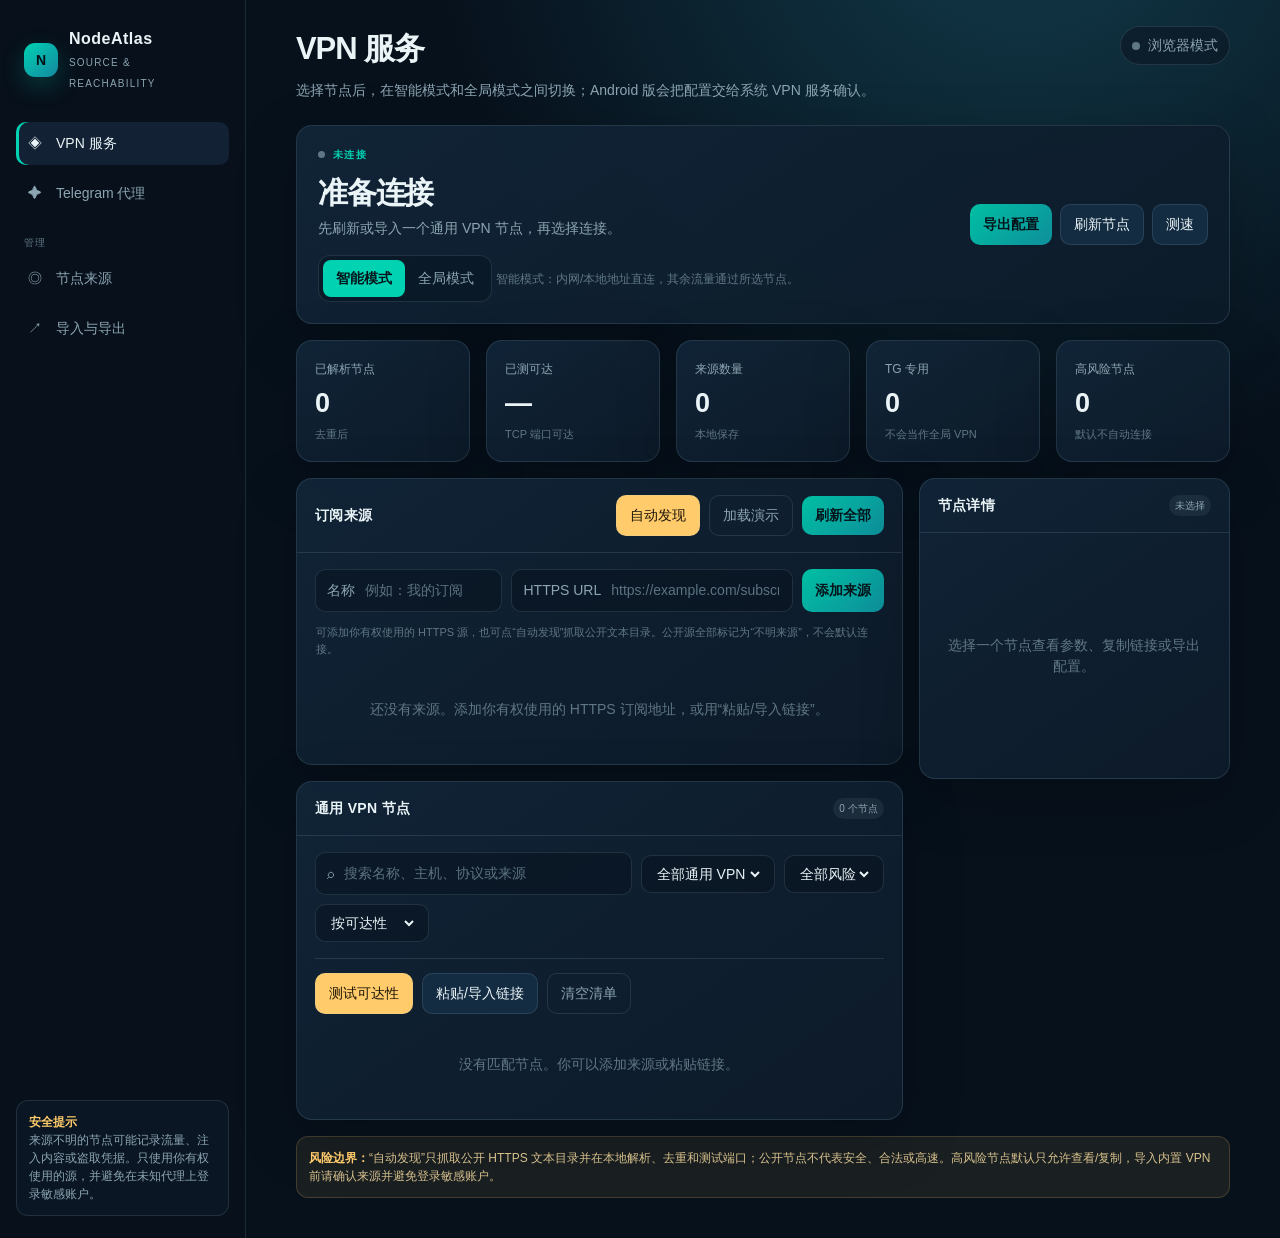
==== commit 5495bab2: "feat: split APK UI into VPN and Telegram pages" ====
--- a/app/src/main/assets/index.html
+++ b/app/src/main/assets/index.html
@@ -35,6 +35,10 @@
     .nav button { text-align: left; padding: 11px 12px; border-radius: 10px; background: transparent; color: var(--muted); }
     .nav button:hover, .nav button.active { color: var(--text); background: rgba(113,183,255,.11); }
     .nav button.active { box-shadow: inset 3px 0 var(--accent); }
+    .nav-label { color: var(--faint); font-size: 10px; letter-spacing: .12em; text-transform: uppercase; margin: 13px 8px 0; }
+    .mobile-nav { display: none; gap: 8px; overflow-x: auto; margin-bottom: 16px; padding-bottom: 2px; }
+    .mobile-nav button { flex: 1 0 auto; padding: 10px 13px; border: 1px solid var(--line); border-radius: 11px; background: rgba(13,27,41,.78); color: var(--muted); white-space: nowrap; }
+    .mobile-nav button.active { color: var(--text); border-color: rgba(0,210,178,.55); background: rgba(0,210,178,.12); }
     .side-note { margin-top: auto; color: var(--muted); font-size: 12px; padding: 12px; border: 1px solid var(--line); border-radius: 12px; background: rgba(13,27,41,.65); }
     .side-note b { color: var(--accent-2); font-weight: 600; }
     main { min-width: 0; padding: 26px clamp(18px, 4vw, 50px) 40px; }
@@ -44,6 +48,19 @@
     .status { display: inline-flex; align-items: center; gap: 8px; padding: 8px 11px; border: 1px solid var(--line); border-radius: 999px; color: var(--muted); background: rgba(13,27,41,.8); white-space: nowrap; }
     .dot { width: 8px; height: 8px; border-radius: 999px; background: var(--accent); box-shadow: 0 0 14px var(--accent); }
     .dot.off { background: var(--faint); box-shadow: none; }
+    .hero { display: flex; align-items: stretch; justify-content: space-between; gap: 20px; padding: 21px; margin-bottom: 16px; background: radial-gradient(circle at 86% 18%, rgba(0,210,178,.18), transparent 34%), linear-gradient(145deg, rgba(17,47,65,.98), rgba(13,27,41,.98)); }
+    .hero-copy { min-width: 0; }
+    .hero-kicker { display: flex; align-items: center; gap: 8px; color: var(--accent); font-size: 10px; font-weight: 800; letter-spacing: .14em; text-transform: uppercase; }
+    .hero-kicker .dot { display: inline-block; width: 7px; height: 7px; }
+    .hero h2 { margin: 8px 0 3px; font-size: clamp(21px, 3vw, 30px); letter-spacing: -.04em; }
+    .hero p { margin: 0; color: var(--muted); max-width: 680px; }
+    .hero-selection { overflow-wrap: anywhere; }
+    .hero-actions { display: flex; flex-wrap: wrap; align-content: center; justify-content: flex-end; gap: 8px; min-width: 230px; }
+    .mode-switch { display: inline-flex; margin-top: 16px; padding: 4px; border: 1px solid var(--line); border-radius: 12px; background: rgba(7,17,28,.42); }
+    .mode-switch button { padding: 8px 13px; border-radius: 8px; background: transparent; color: var(--muted); }
+    .mode-switch button.active { color: #03151b; background: var(--accent); font-weight: 800; }
+    .mode-hint { display: inline-block; margin: 10px 0 0 !important; color: var(--faint) !important; font-size: 12px; }
+    .page-hidden { display: none !important; }
     .grid { display: grid; gap: 16px; }
     .summary { grid-template-columns: repeat(5, minmax(0, 1fr)); margin-bottom: 16px; }
     .card { background: linear-gradient(145deg, rgba(17,37,56,.94), rgba(13,27,41,.96)); border: 1px solid var(--line); box-shadow: var(--shadow); border-radius: 16px; }
@@ -116,8 +133,8 @@
     .spin { display: inline-block; width: 12px; height: 12px; border: 2px solid rgba(255,255,255,.22); border-top-color: var(--accent); border-radius: 50%; animation: spin .8s linear infinite; vertical-align: -2px; }
     @keyframes spin { to { transform: rotate(360deg); } }
     @media (max-width: 1100px) { .summary { grid-template-columns: repeat(3, minmax(0, 1fr)); } }
-    @media (max-width: 1000px) { .app { grid-template-columns: 1fr; } .sidebar { display: none; } .workspace { grid-template-columns: 1fr; } .detail { position: static; } }
-    @media (max-width: 670px) { main { padding: 18px 12px 30px; } .topbar { display: block; } .status { margin-top: 14px; } .summary { grid-template-columns: repeat(2, minmax(0,1fr)); } .source-form { grid-template-columns: 1fr; } .source-form .btn { width: 100%; } .node { grid-template-columns: 30px minmax(0,1fr); } .node-side { grid-column: 2; text-align: left; } }
+    @media (max-width: 1000px) { .app { grid-template-columns: 1fr; } .sidebar { display: none; } .mobile-nav { display: flex; } .workspace { grid-template-columns: 1fr; } .detail { position: static; } }
+    @media (max-width: 670px) { main { padding: 18px 12px 30px; } .topbar { display: block; } .status { margin-top: 14px; } .hero { display: block; padding: 17px; } .hero-actions { justify-content: flex-start; min-width: 0; margin-top: 17px; } .hero-actions .btn { flex: 1 1 135px; } .summary { grid-template-columns: repeat(2, minmax(0,1fr)); } .source-form { grid-template-columns: 1fr; } .source-form .btn { width: 100%; } .node { grid-template-columns: 30px minmax(0,1fr); } .node-side { grid-column: 2; text-align: left; } }
   </style>
 </head>
 <body>
@@ -125,9 +142,10 @@
     <aside class="sidebar">
       <div class="brand"><div class="mark">N</div><div><strong>NodeAtlas</strong><small>source &amp; reachability</small></div></div>
       <nav class="nav">
-        <button class="active" data-tab="overview">◈　节点总览</button>
-        <button data-tab="sources">◎　订阅来源</button>
+        <button class="active" data-tab="vpn">◈　VPN 服务</button>
         <button data-tab="telegram">✦　Telegram 代理</button>
+        <div class="nav-label">管理</div>
+        <button data-tab="sources">◎　节点来源</button>
         <button data-tab="export">↗　导入与导出</button>
       </nav>
       <div class="side-note"><b>安全提示</b><br>来源不明的节点可能记录流量、注入内容或盗取凭据。只使用你有权使用的源，并避免在未知代理上登录敏感账户。</div>
@@ -135,9 +153,32 @@
 
     <main>
       <div class="topbar">
-        <div><h1>把分散的节点，变成可筛选的清单</h1><p class="subtitle">支持用户添加的 HTTPS 订阅、粘贴常见代理链接，以及 Telegram 专用代理链接。APK 版本支持原生 TCP 可达性检测。</p></div>
+        <div><h1 id="pageTitle">VPN 服务</h1><p class="subtitle" id="pageSubtitle">选择节点后，在智能模式和全局模式之间切换；Android 版会把配置交给系统 VPN 服务确认。</p></div>
         <div class="status"><span class="dot" id="platformDot"></span><span id="platformStatus">浏览器模式</span></div>
       </div>
+
+      <div class="mobile-nav">
+        <button class="active" data-tab="vpn">◈　VPN 服务</button>
+        <button data-tab="telegram">✦　Telegram 代理</button>
+      </div>
+
+      <section class="card hero" id="vpnHero">
+        <div class="hero-copy">
+          <div class="hero-kicker"><span class="dot off" id="vpnDot"></span><span id="vpnStateLabel">未连接</span></div>
+          <h2 id="vpnStatus">准备连接</h2>
+          <p class="hero-selection" id="vpnSelection">先刷新或导入一个通用 VPN 节点，再选择连接。</p>
+          <div class="mode-switch" role="tablist" aria-label="VPN 模式">
+            <button id="modeSmartBtn" class="active" type="button">智能模式</button>
+            <button id="modeGlobalBtn" type="button">全局模式</button>
+          </div>
+          <p class="mode-hint" id="modeHint">智能模式：内网/本地地址直连，其余流量通过所选节点。</p>
+        </div>
+        <div class="hero-actions">
+          <button class="btn primary" id="connectBtn">导入并连接</button>
+          <button class="btn" id="heroRefreshBtn">刷新节点</button>
+          <button class="btn" id="heroTestBtn">测速</button>
+        </div>
+      </section>
 
       <section class="grid summary">
         <div class="card metric"><label>已解析节点</label><strong id="metricNodes">0</strong><span>去重后</span></div>
@@ -163,15 +204,16 @@
           </div>
 
           <div class="card">
-            <div class="card-head"><h2>节点清单</h2><span class="badge" id="nodeCountBadge">0 个</span></div>
+            <div class="card-head"><h2 id="nodeListTitle">通用 VPN 节点</h2><span class="badge" id="nodeCountBadge">0 个</span></div>
             <div class="card-body">
               <div class="toolbar">
                 <div class="field search">⌕<input id="searchInput" placeholder="搜索名称、主机、协议或来源"></div>
-                <div class="field"><select id="typeFilter"><option value="all">全部类型</option><option value="proxy">通用代理</option><option value="telegram">Telegram 专用</option></select></div>
+                <div class="field"><select id="typeFilter"><option value="all">全部通用 VPN</option><option value="proxy">通用代理</option><option value="telegram">Telegram 专用</option></select></div>
                 <div class="field"><select id="riskFilter"><option value="all">全部风险</option><option value="high">高风险</option><option value="medium">中风险</option><option value="low">较低风险</option></select></div>
                 <div class="field"><select id="sortSelect"><option value="latency">按可达性</option><option value="name">按名称</option><option value="source">按来源</option><option value="new">按最新加入</option></select></div>
               </div>
               <div class="node-toolbar toolbar"><button class="btn warn" id="testBtn">测试可达性</button><button class="btn" id="pasteBtn">粘贴/导入链接</button><button class="btn ghost" id="clearBtn">清空清单</button></div>
+              <div class="notice page-hidden" id="telegramNotice" style="margin-top:12px"><b>Telegram 内置节点：</b>这里的链接只供 Telegram 使用，不会把手机全部流量变成 VPN。选择节点后可以直接唤起 Telegram，或复制链接到其他设备。</div>
               <div class="node-list" id="nodeList"></div>
             </div>
           </div>
@@ -205,9 +247,10 @@
 
       const $ = (id) => document.getElementById(id);
       const isAndroid = !!window.Android && typeof window.Android.getPlatform === 'function';
-      const state = { sources: [], nodes: [], selectedId: null, pending: new Map(), testRun: 0 };
+      const state = { sources: [], nodes: [], selectedId: null, pending: new Map(), testRun: 0, page: 'vpn', mode: 'smart' };
       const MAX_IMPORTED_NODES = 600;
       const publicSources = [
+        {name: '公开目录 · SoliSpirit Telegram MTProto', url: 'https://raw.githubusercontent.com/SoliSpirit/mtproto/master/all_proxies.txt'},
         {name: '公开目录 · gfpcom VLESS', url: 'https://raw.githubusercontent.com/wiki/gfpcom/free-proxy-list/lists/vless.txt'},
         {name: '公开目录 · gfpcom VMess', url: 'https://raw.githubusercontent.com/wiki/gfpcom/free-proxy-list/lists/vmess.txt'},
         {name: '公开目录 · awesome-vpn', url: 'https://raw.githubusercontent.com/awesome-vpn/awesome-vpn/master/all'},
@@ -227,12 +270,14 @@
       function loadState() {
         try { state.sources = JSON.parse(localStorage.getItem('nodeatlas.sources') || '[]'); } catch (_) { state.sources = []; }
         try { state.nodes = JSON.parse(localStorage.getItem('nodeatlas.nodes') || '[]'); } catch (_) { state.nodes = []; }
+        state.mode = localStorage.getItem('nodeatlas.mode') === 'global' ? 'global' : 'smart';
         state.nodes.forEach(node => { node.sourceType = node.sourceType || 'manual'; if (!node.risk) finalizeNode(node); });
       }
 
       function persist() {
         localStorage.setItem('nodeatlas.sources', JSON.stringify(state.sources));
         localStorage.setItem('nodeatlas.nodes', JSON.stringify(state.nodes));
+        localStorage.setItem('nodeatlas.mode', state.mode);
       }
 
       function esc(value) {
@@ -386,6 +431,70 @@
       function riskBadge(node) { return '<span class="risk ' + esc(node.risk || 'high') + '">' + riskLabel(node.risk || 'high') + '</span>'; }
       function mask(value) { if (!value) return '—'; if (value.length < 8) return '••••'; return value.slice(0, 4) + '••••' + value.slice(-4); }
       function hostPort(node) { return node.host + ':' + node.port; }
+      function modeLabel() { return state.mode === 'global' ? '全局模式' : '智能模式'; }
+
+      function updateModeControls() {
+        $('modeSmartBtn').classList.toggle('active', state.mode === 'smart');
+        $('modeGlobalBtn').classList.toggle('active', state.mode === 'global');
+        $('modeHint').textContent = state.mode === 'global'
+          ? '全局模式：所有可用流量都交给所选节点，适合需要统一出口的场景。'
+          : '智能模式：内网/本地地址直连，其余流量通过所选节点。';
+      }
+
+      function bestGeneralNode() {
+        const candidates = state.nodes.filter(isGeneral);
+        candidates.sort((a, b) => {
+          const aReachable = a.status === 'reachable' ? 0 : 1;
+          const bReachable = b.status === 'reachable' ? 0 : 1;
+          const aa = Number.isFinite(a.latency) ? a.latency : 999999;
+          const bb = Number.isFinite(b.latency) ? b.latency : 999999;
+          return aReachable - bReachable || aa - bb || b.addedAt - a.addedAt;
+        });
+        return candidates[0] || null;
+      }
+
+      function selectedGeneralNode() {
+        const selected = state.nodes.find(node => node.id === state.selectedId);
+        return selected && isGeneral(selected) ? selected : bestGeneralNode();
+      }
+
+      function renderVpnHero() {
+        const node = selectedGeneralNode();
+        updateModeControls();
+        if (!node) {
+          $('vpnDot').classList.add('off');
+          $('vpnStateLabel').textContent = '未连接';
+          $('vpnStatus').textContent = '准备连接';
+          $('vpnSelection').textContent = '先刷新或导入一个通用 VPN 节点，再选择连接。';
+          $('connectBtn').disabled = true;
+          $('connectBtn').textContent = isAndroid ? '导入并连接' : '导出配置';
+          return;
+        }
+        $('vpnDot').classList.toggle('off', node.status !== 'reachable');
+        $('vpnStateLabel').textContent = node.status === 'reachable' ? '节点可达' : '待确认';
+        $('vpnStatus').textContent = node.name || typeLabel(node.kind);
+        $('vpnSelection').textContent = hostPort(node) + ' · ' + typeLabel(node.kind) + ' · ' + modeLabel() + (node.status === 'reachable' ? ' · ' + node.latency + ' ms' : '');
+        $('connectBtn').disabled = false;
+        $('connectBtn').textContent = isAndroid ? '导入并连接' : '导出配置';
+      }
+
+      function setPage(page) {
+        state.page = page === 'telegram' ? 'telegram' : 'vpn';
+        state.selectedId = null;
+        const telegram = state.page === 'telegram';
+        document.querySelectorAll('[data-tab]').forEach(item => item.classList.toggle('active', item.dataset.tab === state.page));
+        $('pageTitle').textContent = telegram ? 'Telegram 代理' : 'VPN 服务';
+        $('pageSubtitle').textContent = telegram
+          ? '从公开目录和你添加的来源中筛选 Telegram 专用代理，查看风险后可直接跳转到 Telegram。'
+          : '选择节点后，在智能模式和全局模式之间切换；Android 版会把配置交给系统 VPN 服务确认。';
+        $('vpnHero').classList.toggle('page-hidden', telegram);
+        $('sourcesCard').classList.toggle('page-hidden', telegram);
+        $('telegramNotice').classList.toggle('page-hidden', !telegram);
+        $('nodeListTitle').textContent = telegram ? 'Telegram 高速内置节点' : '通用 VPN 节点';
+        $('typeFilter').value = telegram ? 'telegram' : 'all';
+        window.scrollTo({top: 0, behavior: 'smooth'});
+        render();
+      }
 
       function filteredNodes() {
         const query = $('searchInput').value.trim().toLowerCase();
@@ -393,10 +502,11 @@
         const riskFilter = $('riskFilter').value;
         const sort = $('sortSelect').value;
         let list = state.nodes.filter(node => {
+          const matchesPage = state.page === 'telegram' ? isTelegram(node) : isGeneral(node);
           const matchesType = filter === 'all' || (filter === 'telegram' ? isTelegram(node) : isGeneral(node));
           const matchesRisk = riskFilter === 'all' || (node.risk || 'high') === riskFilter;
           const hay = [node.name, node.host, node.kind, node.source, node.port].join(' ').toLowerCase();
-          return matchesType && matchesRisk && (!query || hay.includes(query));
+          return matchesPage && matchesType && matchesRisk && (!query || hay.includes(query));
         });
         list.sort((a, b) => {
           if (sort === 'name') return a.name.localeCompare(b.name);
@@ -428,7 +538,7 @@
 
       function renderNodes() {
         const list = filteredNodes();
-        $('nodeCountBadge').textContent = list.length + ' 个';
+        $('nodeCountBadge').textContent = list.length + (state.page === 'telegram' ? ' 个代理' : ' 个节点');
         const box = $('nodeList');
         if (!list.length) { box.innerHTML = '<div class="empty">没有匹配节点。你可以添加来源或粘贴链接。</div>'; return; }
         box.innerHTML = list.map(node => {
@@ -473,7 +583,7 @@
         $('metricSources').textContent = state.sources.length;
         $('metricTelegram').textContent = state.nodes.filter(isTelegram).length;
         $('metricHighRisk').textContent = state.nodes.filter(node => (node.risk || 'high') === 'high').length;
-        renderSources(); renderNodes(); renderDetail();
+        renderVpnHero(); renderSources(); renderNodes(); renderDetail();
       }
 
       function copyText(text) {
@@ -493,21 +603,106 @@
         setTimeout(() => URL.revokeObjectURL(link.href), 1000);
       }
 
+      function param(params, ...keys) {
+        for (const key of keys) {
+          const value = params && params[key];
+          if (value !== undefined && value !== null && String(value) !== '') return String(value);
+        }
+        return '';
+      }
+
+      function boolParam(params, ...keys) { return /^(?:1|true|yes)$/i.test(param(params, ...keys)); }
+
+      function tlsConfig(node, forceEnabled) {
+        const params = node.params || {};
+        const security = param(params, 'security', 'tls').toLowerCase();
+        const reality = security === 'reality' || !!param(params, 'pbk', 'publicKey', 'public_key');
+        const enabled = !!forceEnabled || reality || security === 'tls' || !!param(params, 'sni', 'serverName', 'server_name');
+        if (!enabled) return null;
+        const tls = {enabled: true, server_name: param(params, 'sni', 'serverName', 'server_name') || node.host};
+        const alpn = param(params, 'alpn').split(',').map(item => item.trim()).filter(Boolean);
+        if (alpn.length) tls.alpn = alpn;
+        const fingerprint = param(params, 'fp', 'fingerprint');
+        if (fingerprint) tls.utls = {enabled: true, fingerprint};
+        if (reality) {
+          tls.reality = {enabled: true};
+          const publicKey = param(params, 'pbk', 'publicKey', 'public_key');
+          const shortId = param(params, 'sid', 'shortId', 'short_id');
+          if (publicKey) tls.reality.public_key = publicKey;
+          if (shortId) tls.reality.short_id = shortId;
+        }
+        if (boolParam(params, 'allowInsecure', 'allow_insecure', 'skip-cert-verify', 'skip_cert_verify', 'insecure')) tls.insecure = true;
+        return tls;
+      }
+
+      function transportConfig(node) {
+        const params = node.params || {};
+        const network = param(params, 'type', 'network', 'net').toLowerCase();
+        if (network === 'ws' || network === 'websocket') {
+          const transport = {type: 'ws'};
+          const path = param(params, 'path');
+          const host = param(params, 'host', 'wsHost', 'ws_host');
+          if (path) transport.path = path;
+          if (host) transport.headers = {Host: host};
+          return transport;
+        }
+        if (network === 'grpc') {
+          const transport = {type: 'grpc'};
+          const service = param(params, 'serviceName', 'service_name', 'grpc-service-name', 'grpc_service_name');
+          if (service) transport.service_name = service;
+          return transport;
+        }
+        if (network === 'http' || network === 'h2') {
+          const transport = {type: 'http'};
+          const host = param(params, 'host', 'httpHost', 'http_host');
+          const path = param(params, 'path');
+          if (host) transport.host = host.split(',').map(item => item.trim()).filter(Boolean);
+          if (path) transport.path = path;
+          return transport;
+        }
+        return null;
+      }
+
       function singBoxOutbound(node) {
         const common = { tag: 'proxy', server: node.host, server_port: Number(node.port) };
         if (node.kind === 'socks5' || node.kind === 'socks') return Object.assign({ type: 'socks' }, common, node.user ? {username: node.user, password: node.password} : {});
-        if (node.kind === 'http' || node.kind === 'https') return Object.assign({ type: 'http' }, common, node.user ? {username: node.user, password: node.password} : {});
+        if (node.kind === 'http' || node.kind === 'https') return Object.assign({ type: 'http' }, common, node.user ? {username: node.user, password: node.password} : {}, node.kind === 'https' ? {tls: tlsConfig(node, true)} : {});
         if (node.kind === 'ss') return Object.assign({ type: 'shadowsocks', method: node.user, password: node.password }, common);
-        if (node.kind === 'vmess') return Object.assign({ type: 'vmess', uuid: node.user, security: node.params.scy || 'auto' }, common);
-        if (node.kind === 'vless') return Object.assign({ type: 'vless', uuid: node.user, tls: {enabled: node.params.security === 'tls', server_name: node.params.sni || node.host} }, common);
-        if (node.kind === 'trojan') return Object.assign({ type: 'trojan', password: node.password, tls: {enabled: true, server_name: node.params.sni || node.host} }, common);
+        if (node.kind === 'vmess') {
+          const outbound = Object.assign({ type: 'vmess', uuid: node.user, security: param(node.params, 'scy', 'security') || 'auto' }, common);
+          const alterId = param(node.params, 'aid', 'alterId', 'alter_id');
+          if (alterId) outbound.alter_id = Number(alterId);
+          const tls = tlsConfig(node, param(node.params, 'tls').toLowerCase() === 'tls');
+          const transport = transportConfig(node);
+          if (tls) outbound.tls = tls;
+          if (transport) outbound.transport = transport;
+          return outbound;
+        }
+        if (node.kind === 'vless') {
+          const outbound = Object.assign({ type: 'vless', uuid: node.user }, common);
+          const flow = param(node.params, 'flow');
+          const tls = tlsConfig(node, false);
+          const transport = transportConfig(node);
+          if (flow) outbound.flow = flow;
+          if (tls) outbound.tls = tls;
+          if (transport) outbound.transport = transport;
+          return outbound;
+        }
+        if (node.kind === 'trojan') {
+          const outbound = Object.assign({ type: 'trojan', password: node.password, tls: tlsConfig(node, true) }, common);
+          const transport = transportConfig(node);
+          if (transport) outbound.transport = transport;
+          return outbound;
+        }
         return null;
       }
 
       function singBoxConfig(node) {
         const outbound = singBoxOutbound(node);
         if (!outbound) return null;
-        return { log: {level: 'warn'}, inbounds: [{type: 'tun', tag: 'tun-in', address: ['172.19.0.1/30'], auto_route: true, strict_route: true}], outbounds: [outbound, {type: 'direct', tag: 'direct'}], route: {auto_detect_interface: true, final: 'proxy'} };
+        const route = {auto_detect_interface: true, final: 'proxy'};
+        if (state.mode === 'smart') route.rules = [{ip_is_private: true, outbound: 'direct'}];
+        return { log: {level: 'warn'}, inbounds: [{type: 'tun', tag: 'tun-in', address: ['172.19.0.1/30'], auto_route: true, strict_route: true}], outbounds: [outbound, {type: 'direct', tag: 'direct'}], route };
       }
 
       function downloadSingBox(node) {
@@ -522,7 +717,7 @@
         if (!config) { toast('此协议暂不生成 sing-box 配置，请导出原始链接'); return; }
         if (isAndroid && Android.importLocalConfig) {
           Android.importLocalConfig(node.name || node.kind, JSON.stringify(config, null, 2));
-          toast((node.risk === 'high' ? '高风险节点已交给内置 VPN 导入，请确认后再启动' : '配置已交给内置 VPN 导入，请确认后启动'));
+          toast((node.risk === 'high' ? '高风险节点已交给内置 VPN 导入，请确认后再启动' : '配置已交给内置 VPN 导入，请确认后启动') + ' · ' + modeLabel());
           return;
         }
         downloadSingBox(node);
@@ -581,9 +776,18 @@
       }
 
       function testAll() {
-        if (!state.nodes.length) { toast('没有可测试的节点'); return; }
+        const targets = filteredNodes();
+        if (!targets.length) { toast(state.page === 'telegram' ? '没有可测试的 Telegram 节点' : '没有可测试的通用 VPN 节点'); return; }
         state.testRun++;
-        state.nodes.forEach((node, index) => setTimeout(() => testNode(node), index * 80));
+        targets.forEach((node, index) => setTimeout(() => testNode(node), index * 80));
+      }
+
+      function connectSelected() {
+        const node = selectedGeneralNode();
+        if (!node) { toast('还没有通用 VPN 节点，请先刷新或导入节点'); return; }
+        state.selectedId = node.id;
+        render();
+        importSingBox(node);
       }
 
       function addSource() {
@@ -606,9 +810,17 @@
 
       function wire() {
         $('addSourceBtn').onclick = addSource; $('refreshBtn').onclick = refreshAll; $('discoverBtn').onclick = discoverPublic; $('testBtn').onclick = testAll; $('pasteBtn').onclick = openImport; $('clearBtn').onclick = () => { if (confirm('清空本地节点清单？')) clearNodes(); }; $('demoBtn').onclick = loadDemo;
+        $('connectBtn').onclick = connectSelected; $('heroRefreshBtn').onclick = refreshAll; $('heroTestBtn').onclick = testAll;
+        $('modeSmartBtn').onclick = () => { state.mode = 'smart'; persist(); render(); };
+        $('modeGlobalBtn').onclick = () => { state.mode = 'global'; persist(); render(); };
         $('searchInput').oninput = renderNodes; $('typeFilter').onchange = renderNodes; $('riskFilter').onchange = renderNodes; $('sortSelect').onchange = renderNodes;
         $('closeModal').onclick = closeImport; $('cancelImport').onclick = closeImport; $('confirmImport').onclick = confirmImport; $('importModal').onclick = event => { if (event.target === $('importModal')) closeImport(); };
-        document.querySelectorAll('[data-tab]').forEach(button => button.onclick = () => { document.querySelectorAll('[data-tab]').forEach(item => item.classList.remove('active')); button.classList.add('active'); const tab = button.dataset.tab; if (tab === 'sources') $('sourcesCard').scrollIntoView({behavior:'smooth'}); if (tab === 'telegram') { $('typeFilter').value = 'telegram'; renderNodes(); document.querySelector('.node-list').scrollIntoView({behavior:'smooth'}); } if (tab === 'overview') { $('typeFilter').value = 'all'; renderNodes(); window.scrollTo({top:0,behavior:'smooth'}); } if (tab === 'export') openImport(); });
+        document.querySelectorAll('[data-tab]').forEach(button => button.onclick = () => {
+          const tab = button.dataset.tab;
+          if (tab === 'vpn' || tab === 'telegram') { setPage(tab); return; }
+          if (tab === 'sources') { setPage('vpn'); $('sourcesCard').scrollIntoView({behavior:'smooth'}); return; }
+          if (tab === 'export') { setPage('vpn'); openImport(); }
+        });
         $('sourceList').onclick = event => { const refresh = event.target.closest('[data-refresh-source]'); const remove = event.target.closest('[data-delete-source]'); const open = event.target.closest('[data-open-source]'); if (refresh) refreshSource(state.sources.find(item => item.id === refresh.dataset.refreshSource)); if (remove) deleteSource(remove.dataset.deleteSource); if (open) openSingBoxSource(state.sources.find(item => item.id === open.dataset.openSource)); };
         $('nodeList').onclick = event => { const row = event.target.closest('[data-node-id]'); if (!row) return; state.selectedId = row.dataset.nodeId; render(); };
       }
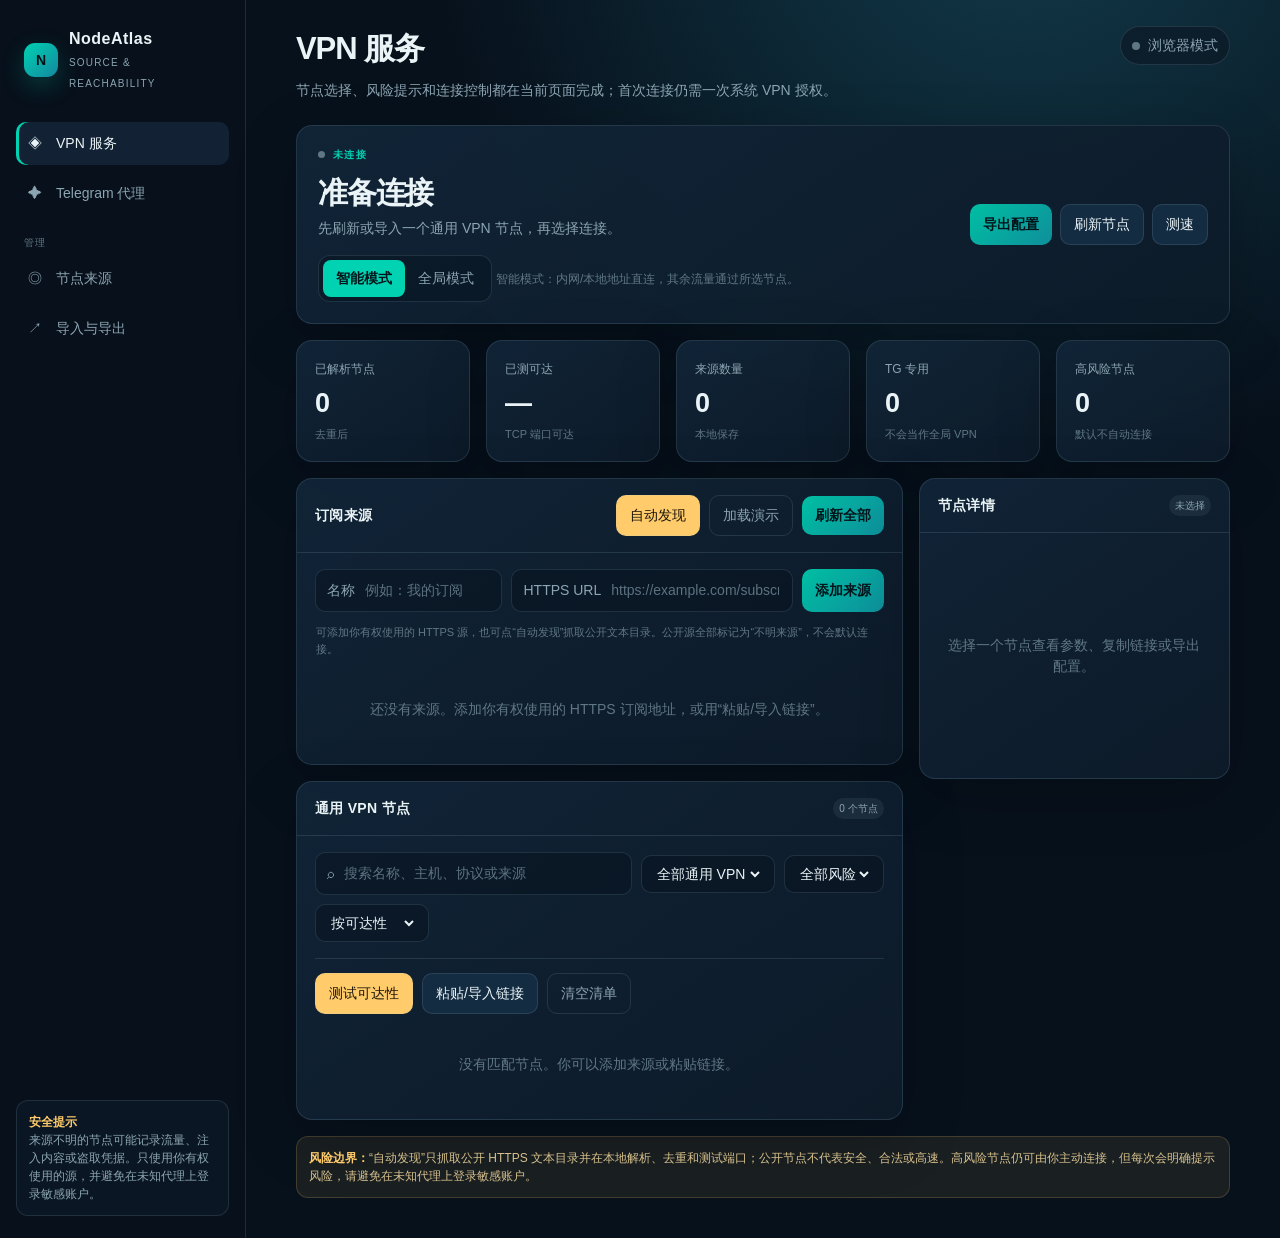
==== commit 106b6f08: "Keep VPN controls in the NodeAtlas page" ====
--- a/app/src/main/assets/index.html
+++ b/app/src/main/assets/index.html
@@ -153,7 +153,7 @@
 
     <main>
       <div class="topbar">
-        <div><h1 id="pageTitle">VPN 服务</h1><p class="subtitle" id="pageSubtitle">选择节点后，在智能模式和全局模式之间切换；Android 版会把配置交给系统 VPN 服务确认。</p></div>
+        <div><h1 id="pageTitle">VPN 服务</h1><p class="subtitle" id="pageSubtitle">节点选择、风险提示和连接控制都在当前页面完成；首次连接仍需一次系统 VPN 授权。</p></div>
         <div class="status"><span class="dot" id="platformDot"></span><span id="platformStatus">浏览器模式</span></div>
       </div>
 
@@ -174,7 +174,7 @@
           <p class="mode-hint" id="modeHint">智能模式：内网/本地地址直连，其余流量通过所选节点。</p>
         </div>
         <div class="hero-actions">
-          <button class="btn primary" id="connectBtn">导入并连接</button>
+          <button class="btn primary" id="connectBtn">连接当前节点</button>
           <button class="btn" id="heroRefreshBtn">刷新节点</button>
           <button class="btn" id="heroTestBtn">测速</button>
         </div>
@@ -225,7 +225,7 @@
         </aside>
       </section>
 
-      <div class="notice" style="margin-top:16px"><b>风险边界：</b>“自动发现”只抓取公开 HTTPS 文本目录并在本地解析、去重和测试端口；公开节点不代表安全、合法或高速。高风险节点默认只允许查看/复制，导入内置 VPN 前请确认来源并避免登录敏感账户。</div>
+      <div class="notice" style="margin-top:16px"><b>风险边界：</b>“自动发现”只抓取公开 HTTPS 文本目录并在本地解析、去重和测试端口；公开节点不代表安全、合法或高速。高风险节点仍可由你主动连接，但每次会明确提示风险，请避免在未知代理上登录敏感账户。</div>
     </main>
   </div>
 
@@ -247,7 +247,7 @@
 
       const $ = (id) => document.getElementById(id);
       const isAndroid = !!window.Android && typeof window.Android.getPlatform === 'function';
-      const state = { sources: [], nodes: [], selectedId: null, pending: new Map(), testRun: 0, page: 'vpn', mode: 'smart' };
+      const state = { sources: [], nodes: [], selectedId: null, pending: new Map(), testRun: 0, page: 'vpn', mode: 'smart', vpnStatus: 'stopped', vpnMessage: '' };
       const MAX_IMPORTED_NODES = 600;
       const publicSources = [
         {name: '公开目录 · SoliSpirit Telegram MTProto', url: 'https://raw.githubusercontent.com/SoliSpirit/mtproto/master/all_proxies.txt'},
@@ -467,15 +467,16 @@
           $('vpnStatus').textContent = '准备连接';
           $('vpnSelection').textContent = '先刷新或导入一个通用 VPN 节点，再选择连接。';
           $('connectBtn').disabled = true;
-          $('connectBtn').textContent = isAndroid ? '导入并连接' : '导出配置';
+          $('connectBtn').textContent = isAndroid ? '连接当前节点' : '导出配置';
           return;
         }
-        $('vpnDot').classList.toggle('off', node.status !== 'reachable');
-        $('vpnStateLabel').textContent = node.status === 'reachable' ? '节点可达' : '待确认';
-        $('vpnStatus').textContent = node.name || typeLabel(node.kind);
-        $('vpnSelection').textContent = hostPort(node) + ' · ' + typeLabel(node.kind) + ' · ' + modeLabel() + (node.status === 'reachable' ? ' · ' + node.latency + ' ms' : '');
-        $('connectBtn').disabled = false;
-        $('connectBtn').textContent = isAndroid ? '导入并连接' : '导出配置';
+        const active = state.vpnStatus === 'started' || state.vpnStatus === 'starting' || state.vpnStatus === 'permission';
+        $('vpnDot').classList.toggle('off', state.vpnStatus !== 'started');
+        $('vpnStateLabel').textContent = state.vpnStatus === 'started' ? '已连接' : state.vpnStatus === 'starting' ? '连接中' : state.vpnStatus === 'permission' ? '等待授权' : node.status === 'reachable' ? '节点可达' : '待确认';
+        $('vpnStatus').textContent = state.vpnStatus === 'started' ? '已连接' : state.vpnStatus === 'starting' ? '正在连接' : state.vpnStatus === 'permission' ? '等待系统授权' : (node.name || typeLabel(node.kind));
+        $('vpnSelection').textContent = hostPort(node) + ' · ' + typeLabel(node.kind) + ' · ' + modeLabel() + (node.status === 'reachable' ? ' · ' + node.latency + ' ms' : '') + (state.vpnMessage ? ' · ' + state.vpnMessage : '');
+        $('connectBtn').disabled = state.vpnStatus === 'stopping';
+        $('connectBtn').textContent = isAndroid ? (active ? '断开连接' : '连接当前节点') : '导出配置';
       }
 
       function setPage(page) {
@@ -486,7 +487,7 @@
         $('pageTitle').textContent = telegram ? 'Telegram 代理' : 'VPN 服务';
         $('pageSubtitle').textContent = telegram
           ? '从公开目录和你添加的来源中筛选 Telegram 专用代理，查看风险后可直接跳转到 Telegram。'
-          : '选择节点后，在智能模式和全局模式之间切换；Android 版会把配置交给系统 VPN 服务确认。';
+          : '节点选择、风险提示和连接控制都在当前页面完成；首次连接仍需一次系统 VPN 授权。';
         $('vpnHero').classList.toggle('page-hidden', telegram);
         $('sourcesCard').classList.toggle('page-hidden', telegram);
         $('telegramNotice').classList.toggle('page-hidden', !telegram);
@@ -559,7 +560,7 @@
         $('detailContent').className = 'detail-main';
         const tg = isTelegram(node);
         const config = tg ? null : singBoxConfig(node);
-        const importButton = !tg && isAndroid && Android.importLocalConfig && config ? '<button class="btn primary" id="importNodeBtn">导入内置 VPN</button>' : '';
+        const importButton = !tg && isAndroid && Android.startVpn && config ? '<button class="btn primary" id="importNodeBtn">在当前页面连接</button>' : '';
         const exportButton = !tg && config ? '<button class="btn" id="exportNodeBtn">导出 sing-box 配置</button>' : '';
         const reasons = (node.riskReasons || []).map(reason => '<li>' + esc(reason) + '</li>').join('');
         $('detailContent').innerHTML = '<div class="detail-title"><div><h3>' + esc(node.name || typeLabel(node.kind)) + '</h3><p>' + esc(hostPort(node)) + '</p></div>' + latencyView(node) + '</div>' +
@@ -715,9 +716,13 @@
       function importSingBox(node) {
         const config = singBoxConfig(node);
         if (!config) { toast('此协议暂不生成 sing-box 配置，请导出原始链接'); return; }
-        if (isAndroid && Android.importLocalConfig) {
-          Android.importLocalConfig(node.name || node.kind, JSON.stringify(config, null, 2));
-          toast((node.risk === 'high' ? '高风险节点已交给内置 VPN 导入，请确认后再启动' : '配置已交给内置 VPN 导入，请确认后启动') + ' · ' + modeLabel());
+        if (isAndroid && Android.startVpn) {
+          if (node.risk === 'high' && !confirm('此节点被标记为高风险，可能记录或篡改流量。仍要在当前页面连接吗？')) return;
+          state.selectedId = node.id;
+          state.vpnMessage = '';
+          render();
+          Android.startVpn(node.name || node.kind, JSON.stringify(config));
+          toast('已在当前页面请求连接 · ' + modeLabel());
           return;
         }
         downloadSingBox(node);
@@ -739,6 +744,14 @@
 
       window.__nativeFetchResult = (id, ok, value, error) => { const item = state.pending.get(id); if (!item) return; state.pending.delete(id); ok ? item.resolve(value) : item.reject(new Error(error || '抓取失败')); };
       window.__nativeTcpResult = (id, ok, value, error) => { const item = state.pending.get(id); if (!item) return; state.pending.delete(id); ok ? item.resolve(Number(value)) : item.reject(new Error(error || '不可达')); };
+      window.__nativeVpnResult = (status, message) => {
+        state.vpnStatus = status || 'stopped';
+        state.vpnMessage = message || '';
+        render();
+        if (status === 'error') toast('VPN 启动失败：' + (message || '未知错误'));
+        else if (status === 'started') toast('VPN 已连接');
+        else if (status === 'stopped') toast(message || 'VPN 已断开');
+      };
 
       async function refreshSource(source) {
         source.loading = true; renderSources();
@@ -783,6 +796,10 @@
       }
 
       function connectSelected() {
+        if (isAndroid && ['started', 'starting', 'permission'].includes(state.vpnStatus)) {
+          Android.stopVpn();
+          return;
+        }
         const node = selectedGeneralNode();
         if (!node) { toast('还没有通用 VPN 节点，请先刷新或导入节点'); return; }
         state.selectedId = node.id;
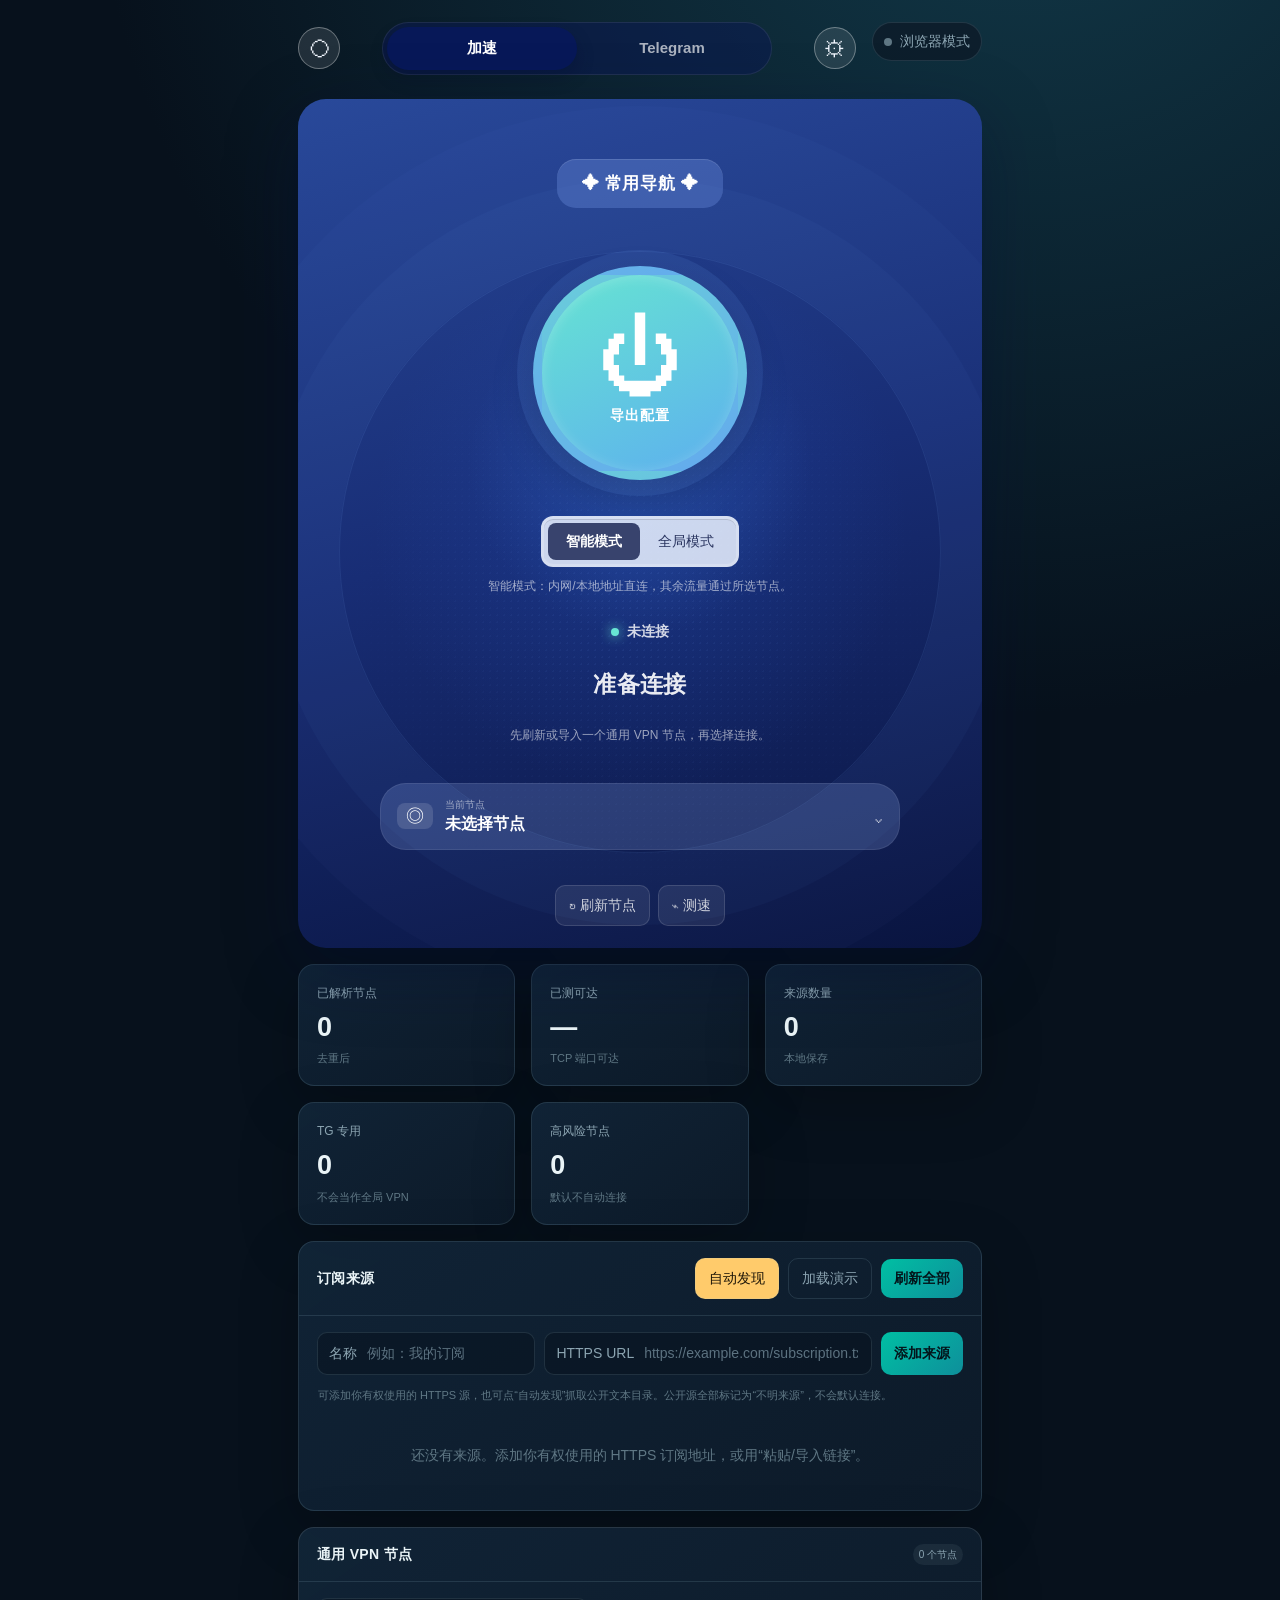
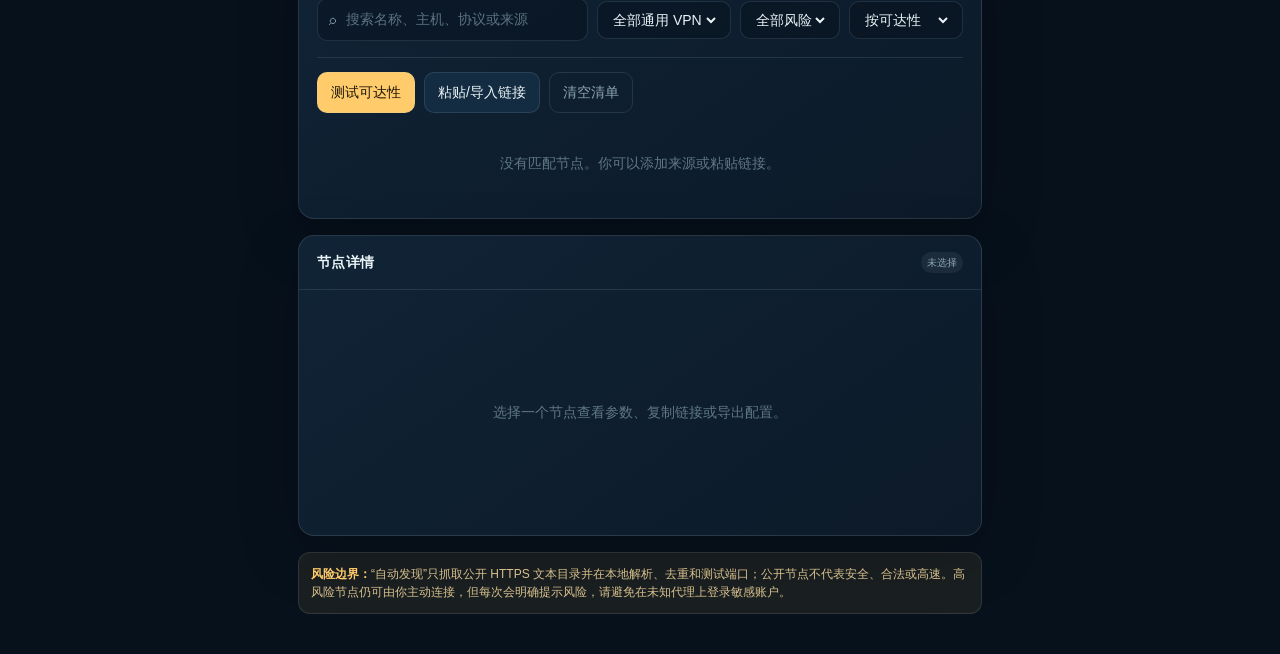
==== commit 3b4da330: "Redesign integrated VPN home and Telegram node picker" ====
--- a/app/src/main/assets/index.html
+++ b/app/src/main/assets/index.html
@@ -135,6 +135,92 @@
     @media (max-width: 1100px) { .summary { grid-template-columns: repeat(3, minmax(0, 1fr)); } }
     @media (max-width: 1000px) { .app { grid-template-columns: 1fr; } .sidebar { display: none; } .mobile-nav { display: flex; } .workspace { grid-template-columns: 1fr; } .detail { position: static; } }
     @media (max-width: 670px) { main { padding: 18px 12px 30px; } .topbar { display: block; } .status { margin-top: 14px; } .hero { display: block; padding: 17px; } .hero-actions { justify-content: flex-start; min-width: 0; margin-top: 17px; } .hero-actions .btn { flex: 1 1 135px; } .summary { grid-template-columns: repeat(2, minmax(0,1fr)); } .source-form { grid-template-columns: 1fr; } .source-form .btn { width: 100%; } .node { grid-template-columns: 30px minmax(0,1fr); } .node-side { grid-column: 2; text-align: left; } }
+    /* Mobile-first VPN surface: the dashboard remains available below, while the
+       first screen behaves like a focused consumer VPN app. */
+    .app-top-controls { display: flex; align-items: center; justify-content: space-between; gap: 12px; width: 100%; }
+    .round-control { width: 42px; height: 42px; flex: 0 0 42px; border-radius: 50%; color: #f2f7ff; background: rgba(255,255,255,.1); border: 1px solid rgba(255,255,255,.34); font-size: 22px; display: grid; place-items: center; }
+    .round-control:hover { transform: translateY(-1px); border-color: rgba(255,255,255,.7); }
+    .app-tabs { display: flex; flex: 1; max-width: 390px; padding: 4px; border-radius: 28px; background: rgba(11,27,83,.55); border: 1px solid rgba(255,255,255,.08); }
+    .app-tabs button { flex: 1; padding: 10px 16px; border-radius: 23px; color: rgba(255,255,255,.66); background: transparent; font-weight: 700; font-size: 15px; }
+    .app-tabs button.active { color: #fff; background: rgba(7,24,91,.92); box-shadow: 0 8px 18px rgba(3,11,45,.22); }
+    .topbar-copy { display: none; }
+    .status { margin-left: auto; }
+    .hero { min-height: 640px; position: relative; overflow: hidden; display: flex; flex-direction: column; align-items: center; justify-content: flex-start; padding: 24px 18px 22px; border: 0; border-radius: 28px; background: radial-gradient(circle at 50% 43%, rgba(76,148,255,.23), transparent 29%), radial-gradient(circle at 50% 50%, rgba(37,87,204,.25), transparent 49%), linear-gradient(165deg, #29499a 0%, #182d75 48%, #09143f 100%); box-shadow: 0 22px 70px rgba(2,12,54,.34); }
+    .hero::before { content: ""; position: absolute; width: 600px; height: 600px; top: 152px; border-radius: 50%; border: 1px solid rgba(125,177,255,.11); box-shadow: 0 0 0 72px rgba(125,177,255,.035), 0 0 0 145px rgba(125,177,255,.025); pointer-events: none; }
+    .hero::after { content: ""; position: absolute; inset: 170px 0 0; opacity: .16; background-image: radial-gradient(rgba(119,165,255,.55) 1px, transparent 1px); background-size: 7px 7px; mask-image: radial-gradient(ellipse at center, #000 0%, transparent 64%); pointer-events: none; }
+    .hero > * { position: relative; z-index: 1; }
+    .quick-nav { margin: 36px 0 10px; padding: 12px 25px; border-radius: 19px; color: #fff; background: rgba(109,145,224,.35); font-weight: 800; font-size: 17px; letter-spacing: .04em; box-shadow: inset 0 1px rgba(255,255,255,.12); }
+    .hero-copy { display: contents; }
+    .hero-kicker { order: 5; margin-top: 6px; color: rgba(255,255,255,.82); font-size: 14px; letter-spacing: .02em; text-transform: none; }
+    .hero-kicker .dot { width: 8px; height: 8px; background: #67e6d3; box-shadow: 0 0 12px #67e6d3; }
+    .hero h2 { order: 6; margin: 5px 0 0; color: rgba(255,255,255,.91); font-size: 23px; letter-spacing: .02em; }
+    .hero-selection { order: 7; max-width: 100%; margin: 4px 0 0 !important; color: rgba(255,255,255,.58) !important; font-size: 12px; text-align: center; }
+    .power-stage { order: 2; margin: 28px 0 16px; }
+    .power-button { width: 214px; height: 214px; padding: 0; border-radius: 50%; display: flex; flex-direction: column; align-items: center; justify-content: center; gap: 9px; color: #fff !important; background: linear-gradient(155deg, #66e4d2, #5db0ee) !important; border: 9px solid rgba(113,155,235,.32) !important; box-shadow: 0 0 0 16px rgba(101,152,239,.13), 0 20px 42px rgba(0,0,0,.22), inset 0 2px 14px rgba(255,255,255,.2); }
+    .power-button:hover { transform: scale(1.015); border-color: rgba(155,205,255,.44) !important; }
+    .power-button:active { transform: scale(.985); }
+    .power-symbol { font-size: 84px; font-weight: 300; line-height: .9; font-family: Arial, sans-serif; }
+    .power-label { font-size: 14px; font-weight: 800; letter-spacing: .08em; }
+    .mode-area { order: 3; display: flex; flex-direction: column; align-items: center; }
+    .mode-switch { margin-top: 0; background: rgba(236,242,255,.85); border: 3px solid rgba(255,255,255,.2); box-shadow: inset 0 1px rgba(0,0,0,.12); }
+    .mode-switch button { color: #29345f; min-width: 92px; padding: 8px 12px; }
+    .mode-switch button.active { color: #fff; background: #38436d; }
+    .mode-hint { max-width: 300px; color: rgba(255,255,255,.6) !important; text-align: center; }
+    .hero-node-row { order: 8; width: min(100%, 520px); margin-top: 19px; display: flex; align-items: center; gap: 10px; }
+    .selected-node-card { flex: 1; min-width: 0; display: flex; align-items: center; gap: 12px; padding: 13px 16px; border-radius: 26px; color: #fff; background: rgba(148,174,237,.22); border: 1px solid rgba(255,255,255,.08); text-align: left; cursor: pointer; }
+    .selected-node-card:hover { background: rgba(148,174,237,.33); }
+    .node-flag { width: 36px; height: 26px; display: grid; place-items: center; flex: 0 0 36px; border-radius: 8px; background: rgba(255,255,255,.13); font-size: 18px; }
+    .node-card-copy { display: grid; min-width: 0; }
+    .node-card-copy small { color: rgba(255,255,255,.54); font-size: 10px; }
+    .node-card-copy strong { overflow: hidden; text-overflow: ellipsis; white-space: nowrap; font-size: 16px; }
+    .node-card-arrow { margin-left: auto; color: rgba(255,255,255,.75); font-size: 20px; }
+    .hero-actions { order: 9; min-width: 0; margin-top: 15px; justify-content: center; }
+    .hero-actions .btn { color: rgba(255,255,255,.78); background: rgba(255,255,255,.08); border-color: rgba(255,255,255,.13); }
+    .hero-actions .btn:hover { border-color: rgba(255,255,255,.48); }
+    .country-group { overflow: hidden; border-radius: 17px; background: rgba(255,255,255,.94); border: 1px solid rgba(22,44,100,.08); }
+    .country-header { width: 100%; display: flex; align-items: center; gap: 14px; padding: 14px 15px; color: #27315b; background: transparent; text-align: left; }
+    .country-header:hover { background: rgba(66,102,188,.08); }
+    .country-flag { width: 43px; height: 43px; display: grid; place-items: center; flex: 0 0 43px; border-radius: 50%; background: #edf2ff; font-size: 27px; }
+    .country-copy { display: grid; min-width: 0; }
+    .country-copy strong { font-size: 16px; }
+    .country-copy small { margin-top: 2px; color: #8b93aa; font-size: 12px; }
+    .country-chevron { margin-left: auto; color: #6e7484; font-size: 25px; line-height: 1; }
+    .country-items { display: grid; gap: 7px; padding: 0 10px 10px; }
+    .country-items .node { color: #27315b; background: #f7f9ff; border-color: #e9edfa; }
+    .country-items .node-main .node-title strong { color: #27315b; }
+    .country-items .node-meta, .country-items .node-title small { color: #8992a9; }
+    body.telegram-page { background: #f7f8fc; color: #2d344f; }
+    body.telegram-page main { max-width: 720px; }
+    body.telegram-page .round-control { color: #3b425e; background: rgba(35,48,93,.06); border-color: rgba(35,48,93,.12); }
+    body.telegram-page .app-tabs { background: #e9edfa; }
+    body.telegram-page .app-tabs button { color: #79829c; }
+    body.telegram-page .app-tabs button.active { color: #2d3e86; background: #fff; }
+    body.telegram-page .workspace > .left-column > .card, body.telegram-page .detail { background: #fff; border-color: #e7eaf3; box-shadow: 0 8px 30px rgba(36,51,96,.06); }
+    body.telegram-page .card-head { border-color: #edf0f7; }
+    body.telegram-page .card-head h2, body.telegram-page .detail-title h3 { color: #2d344f; }
+    body.telegram-page .toolbar .field { background: #f6f7fb; border-color: #e7eaf3; color: #7e879f; }
+    body.telegram-page .toolbar .field input, body.telegram-page .toolbar .field select { color: #303854; }
+    .summary, .sourcesCard, .workspace > .left-column > .card:not(#sourcesCard), .detail, .notice[style] { border-color: rgba(255,255,255,.11); }
+    .summary { margin-top: 16px; }
+    @media (min-width: 1001px) {
+      .app { display: block; }
+      .sidebar { display: none; }
+      main { max-width: 720px; margin: 0 auto; padding: 22px 18px 40px; }
+      .summary { grid-template-columns: repeat(3, 1fr); }
+      .workspace { grid-template-columns: 1fr; }
+      .detail { position: static; }
+    }
+    @media (max-width: 670px) {
+      main { padding: 12px 10px 25px; }
+      .topbar { margin-bottom: 12px; }
+      .status { display: none; }
+      .hero { min-height: 635px; border-radius: 25px; padding-left: 13px; padding-right: 13px; }
+      .power-button { width: 200px; height: 200px; }
+      .power-symbol { font-size: 76px; }
+      .summary { display: none; }
+      .mobile-nav { display: none; }
+      .workspace { margin-top: 14px; }
+    }
   </style>
 </head>
 <body>
@@ -153,7 +239,15 @@
 
     <main>
       <div class="topbar">
-        <div><h1 id="pageTitle">VPN 服务</h1><p class="subtitle" id="pageSubtitle">节点选择、风险提示和连接控制都在当前页面完成；首次连接仍需一次系统 VPN 授权。</p></div>
+        <div class="app-top-controls">
+          <button class="round-control" type="button" aria-label="账户">◯</button>
+          <div class="app-tabs" role="tablist" aria-label="主页面">
+            <button class="active" type="button" data-tab="vpn">加速</button>
+            <button type="button" data-tab="telegram">Telegram</button>
+          </div>
+          <button class="round-control" type="button" aria-label="设置">⚙</button>
+        </div>
+        <div class="topbar-copy"><h1 id="pageTitle">VPN 服务</h1><p class="subtitle" id="pageSubtitle">节点选择、风险提示和连接控制都在当前页面完成；首次连接仍需一次系统 VPN 授权。</p></div>
         <div class="status"><span class="dot" id="platformDot"></span><span id="platformStatus">浏览器模式</span></div>
       </div>
 
@@ -163,20 +257,32 @@
       </div>
 
       <section class="card hero" id="vpnHero">
+        <div class="quick-nav">✦ 常用导航 ✦</div>
         <div class="hero-copy">
           <div class="hero-kicker"><span class="dot off" id="vpnDot"></span><span id="vpnStateLabel">未连接</span></div>
           <h2 id="vpnStatus">准备连接</h2>
           <p class="hero-selection" id="vpnSelection">先刷新或导入一个通用 VPN 节点，再选择连接。</p>
+        </div>
+        <div class="power-stage">
+          <button class="btn primary power-button" id="connectBtn" aria-label="连接或断开 VPN"><span class="power-symbol">⏻</span><span class="power-label" id="powerButtonLabel">连接</span></button>
+        </div>
+        <div class="mode-area">
           <div class="mode-switch" role="tablist" aria-label="VPN 模式">
             <button id="modeSmartBtn" class="active" type="button">智能模式</button>
             <button id="modeGlobalBtn" type="button">全局模式</button>
           </div>
           <p class="mode-hint" id="modeHint">智能模式：内网/本地地址直连，其余流量通过所选节点。</p>
         </div>
+        <div class="hero-node-row">
+          <button class="selected-node-card" id="selectedNodeCard" type="button">
+            <span class="node-flag" id="selectedNodeFlag">◎</span>
+            <span class="node-card-copy"><small>当前节点</small><strong id="selectedNodeName">未选择节点</strong></span>
+            <span class="node-card-arrow">⌄</span>
+          </button>
+        </div>
         <div class="hero-actions">
-          <button class="btn primary" id="connectBtn">连接当前节点</button>
-          <button class="btn" id="heroRefreshBtn">刷新节点</button>
-          <button class="btn" id="heroTestBtn">测速</button>
+          <button class="btn" id="heroRefreshBtn">↻ 刷新节点</button>
+          <button class="btn" id="heroTestBtn">⌁ 测速</button>
         </div>
       </section>
 
@@ -247,7 +353,7 @@
 
       const $ = (id) => document.getElementById(id);
       const isAndroid = !!window.Android && typeof window.Android.getPlatform === 'function';
-      const state = { sources: [], nodes: [], selectedId: null, pending: new Map(), testRun: 0, page: 'vpn', mode: 'smart', vpnStatus: 'stopped', vpnMessage: '' };
+      const state = { sources: [], nodes: [], selectedId: null, pending: new Map(), testRun: 0, page: 'vpn', mode: 'smart', vpnStatus: 'stopped', vpnMessage: '', openCountries: {} };
       const MAX_IMPORTED_NODES = 600;
       const publicSources = [
         {name: '公开目录 · SoliSpirit Telegram MTProto', url: 'https://raw.githubusercontent.com/SoliSpirit/mtproto/master/all_proxies.txt'},
@@ -316,11 +422,32 @@
       }
 
       function baseNode(raw, source, sourceType) {
-        return { id: uid(), raw, source: source || '手动导入', sourceType: sourceType || 'manual', addedAt: Date.now(), latency: null, status: 'new', kind: 'unknown', name: '', host: '', port: '', user: '', password: '', secret: '', params: {}, risk: 'high', riskScore: 0, riskReasons: [] };
+        return { id: uid(), raw, source: source || '手动导入', sourceType: sourceType || 'manual', addedAt: Date.now(), latency: null, status: 'new', kind: 'unknown', name: '', host: '', port: '', user: '', password: '', secret: '', params: {}, country: '', city: '', countryFlag: '🌐', risk: 'high', riskScore: 0, riskReasons: [] };
       }
 
       function isIpHost(host) {
         return /^(?:\d{1,3}\.){3}\d{1,3}$/.test(host || '') || (host || '').includes(':');
+      }
+
+      const countryHints = [
+        ['美国', 'United States', 'USA', 'US', '🇺🇸'], ['英国', 'United Kingdom', 'UK', '🇬🇧'],
+        ['荷兰', 'Netherlands', 'NL', '🇳🇱'], ['加拿大', 'Canada', 'CA', '🇨🇦'],
+        ['德国', 'Germany', 'DE', '🇩🇪'], ['法国', 'France', 'FR', '🇫🇷'],
+        ['西班牙', 'Spain', 'ES', '🇪🇸'], ['瑞士', 'Switzerland', 'CH', '🇨🇭'],
+        ['芬兰', 'Finland', 'FI', '🇫🇮'], ['爱尔兰', 'Ireland', 'IE', '🇮🇪'],
+        ['泰国', 'Thailand', 'TH', '🇹🇭'], ['日本', 'Japan', 'JP', '🇯🇵'],
+        ['新加坡', 'Singapore', 'SG', '🇸🇬'], ['土耳其', 'Turkey', 'TR', '🇹🇷'],
+        ['阿根廷', 'Argentina', 'AR', '🇦🇷'], ['比利时', 'Belgium', 'BE', '🇧🇪']
+      ];
+
+      function inferCountry(node) {
+        const params = node.params || {};
+        const explicit = String(params.country || params.region || params.location || '').trim();
+        const hay = [explicit, node.name, node.source].join(' ').toLowerCase();
+        for (const hint of countryHints) {
+          if (hint.slice(0, -1).some(value => hay.includes(String(value).toLowerCase()))) return {name: hint[0], flag: hint[hint.length - 1]};
+        }
+        return {name: explicit || '其他地区', flag: '🌐'};
       }
 
       function finalizeNode(node) {
@@ -339,6 +466,10 @@
         node.riskScore = score;
         node.risk = score >= 7 ? 'high' : score >= 4 ? 'medium' : 'low';
         node.riskReasons = reasons.slice(0, 4);
+        const country = inferCountry(node);
+        node.country = node.country || country.name;
+        node.countryFlag = node.countryFlag && node.countryFlag !== '🌐' ? node.countryFlag : country.flag;
+        node.city = node.city || String((node.params || {}).city || '').trim();
         return node;
       }
 
@@ -358,6 +489,8 @@
             node.secret = values.secret || '';
             node.name = url.hostname === 'proxy' ? 'Telegram MTProto' : 'Telegram SOCKS';
             node.params = values;
+            node.country = values.country || values.region || '';
+            node.city = values.city || '';
             if (!node.host || !node.port) return null;
             return finalizeNode(node);
           }
@@ -461,13 +594,16 @@
       function renderVpnHero() {
         const node = selectedGeneralNode();
         updateModeControls();
+        const setPowerLabel = (label) => { if ($('powerButtonLabel')) $('powerButtonLabel').textContent = label; };
         if (!node) {
           $('vpnDot').classList.add('off');
           $('vpnStateLabel').textContent = '未连接';
           $('vpnStatus').textContent = '准备连接';
           $('vpnSelection').textContent = '先刷新或导入一个通用 VPN 节点，再选择连接。';
+          $('selectedNodeName').textContent = '未选择节点';
+          $('selectedNodeFlag').textContent = '◎';
           $('connectBtn').disabled = true;
-          $('connectBtn').textContent = isAndroid ? '连接当前节点' : '导出配置';
+          setPowerLabel(isAndroid ? '选择节点' : '导出配置');
           return;
         }
         const active = state.vpnStatus === 'started' || state.vpnStatus === 'starting' || state.vpnStatus === 'permission';
@@ -475,14 +611,17 @@
         $('vpnStateLabel').textContent = state.vpnStatus === 'started' ? '已连接' : state.vpnStatus === 'starting' ? '连接中' : state.vpnStatus === 'permission' ? '等待授权' : node.status === 'reachable' ? '节点可达' : '待确认';
         $('vpnStatus').textContent = state.vpnStatus === 'started' ? '已连接' : state.vpnStatus === 'starting' ? '正在连接' : state.vpnStatus === 'permission' ? '等待系统授权' : (node.name || typeLabel(node.kind));
         $('vpnSelection').textContent = hostPort(node) + ' · ' + typeLabel(node.kind) + ' · ' + modeLabel() + (node.status === 'reachable' ? ' · ' + node.latency + ' ms' : '') + (state.vpnMessage ? ' · ' + state.vpnMessage : '');
+        $('selectedNodeName').textContent = node.name || hostPort(node);
+        $('selectedNodeFlag').textContent = node.countryFlag || (isTelegram(node) ? '✦' : '◎');
         $('connectBtn').disabled = state.vpnStatus === 'stopping';
-        $('connectBtn').textContent = isAndroid ? (active ? '断开连接' : '连接当前节点') : '导出配置';
+        setPowerLabel(isAndroid ? (active ? '断开连接' : '连接') : '导出配置');
       }
 
       function setPage(page) {
         state.page = page === 'telegram' ? 'telegram' : 'vpn';
         state.selectedId = null;
         const telegram = state.page === 'telegram';
+        document.body.classList.toggle('telegram-page', telegram);
         document.querySelectorAll('[data-tab]').forEach(item => item.classList.toggle('active', item.dataset.tab === state.page));
         $('pageTitle').textContent = telegram ? 'Telegram 代理' : 'VPN 服务';
         $('pageSubtitle').textContent = telegram
@@ -542,15 +681,32 @@
         $('nodeCountBadge').textContent = list.length + (state.page === 'telegram' ? ' 个代理' : ' 个节点');
         const box = $('nodeList');
         if (!list.length) { box.innerHTML = '<div class="empty">没有匹配节点。你可以添加来源或粘贴链接。</div>'; return; }
-        box.innerHTML = list.map(node => {
-          const selected = node.id === state.selectedId ? ' selected' : '';
-          const mark = isTelegram(node) ? 'TG' : typeLabel(node.kind).slice(0, 3);
-          return '<div class="node' + selected + '" data-node-id="' + esc(node.id) + '">' +
-            '<div class="node-mark">' + esc(mark) + '</div>' +
-            '<div class="node-main"><div class="node-title"><strong>' + esc(node.name || hostPort(node)) + '</strong><small>' + esc(typeLabel(node.kind)) + '</small>' + riskBadge(node) + '</div><div class="node-meta">' + esc(hostPort(node)) + ' · ' + esc(node.source) + '</div></div>' +
-            '<div class="node-side">' + latencyView(node) + '<div class="node-meta">' + esc(node.status === 'reachable' ? '端口可达' : (isTelegram(node) ? 'Telegram 专用' : '等待检测')) + '</div></div>' +
-            '</div>';
-        }).join('');
+        if (state.page === 'telegram') {
+          const groups = new Map();
+          for (const node of list) {
+            const key = node.country || '其他地区';
+            if (!groups.has(key)) groups.set(key, {name: key, flag: node.countryFlag || '🌐', nodes: []});
+            groups.get(key).nodes.push(node);
+          }
+          box.innerHTML = [...groups.values()].sort((a, b) => a.name.localeCompare(b.name)).map(group => {
+            const open = state.openCountries?.[group.name] !== false;
+            return '<div class="country-group"><button class="country-header" type="button" data-country-toggle="' + esc(group.name) + '">' +
+              '<span class="country-flag">' + esc(group.flag) + '</span><span class="country-copy"><strong>' + esc(group.name) + '</strong><small>' + group.nodes.length + ' 个节点</small></span><span class="country-chevron">' + (open ? '⌄' : '›') + '</span></button>' +
+              '<div class="country-items' + (open ? '' : ' page-hidden') + '">' + group.nodes.map(renderNodeRow).join('') + '</div></div>';
+          }).join('');
+          return;
+        }
+        box.innerHTML = list.map(renderNodeRow).join('');
+      }
+
+      function renderNodeRow(node) {
+        const selected = node.id === state.selectedId ? ' selected' : '';
+        const mark = isTelegram(node) ? 'TG' : typeLabel(node.kind).slice(0, 3);
+        return '<div class="node' + selected + '" data-node-id="' + esc(node.id) + '">' +
+          '<div class="node-mark">' + esc(mark) + '</div>' +
+          '<div class="node-main"><div class="node-title"><strong>' + esc(node.name || hostPort(node)) + '</strong><small>' + esc(typeLabel(node.kind)) + '</small>' + riskBadge(node) + '</div><div class="node-meta">' + esc(hostPort(node)) + ' · ' + esc(node.source) + '</div></div>' +
+          '<div class="node-side">' + latencyView(node) + '<div class="node-meta">' + esc(node.status === 'reachable' ? '端口可达' : (isTelegram(node) ? 'Telegram 专用' : '等待检测')) + '</div></div>' +
+          '</div>';
       }
 
       function renderDetail() {
@@ -828,6 +984,7 @@
       function wire() {
         $('addSourceBtn').onclick = addSource; $('refreshBtn').onclick = refreshAll; $('discoverBtn').onclick = discoverPublic; $('testBtn').onclick = testAll; $('pasteBtn').onclick = openImport; $('clearBtn').onclick = () => { if (confirm('清空本地节点清单？')) clearNodes(); }; $('demoBtn').onclick = loadDemo;
         $('connectBtn').onclick = connectSelected; $('heroRefreshBtn').onclick = refreshAll; $('heroTestBtn').onclick = testAll;
+        $('selectedNodeCard').onclick = () => { setPage('vpn'); $('nodeList').scrollIntoView({behavior:'smooth', block:'start'}); };
         $('modeSmartBtn').onclick = () => { state.mode = 'smart'; persist(); render(); };
         $('modeGlobalBtn').onclick = () => { state.mode = 'global'; persist(); render(); };
         $('searchInput').oninput = renderNodes; $('typeFilter').onchange = renderNodes; $('riskFilter').onchange = renderNodes; $('sortSelect').onchange = renderNodes;
@@ -839,7 +996,11 @@
           if (tab === 'export') { setPage('vpn'); openImport(); }
         });
         $('sourceList').onclick = event => { const refresh = event.target.closest('[data-refresh-source]'); const remove = event.target.closest('[data-delete-source]'); const open = event.target.closest('[data-open-source]'); if (refresh) refreshSource(state.sources.find(item => item.id === refresh.dataset.refreshSource)); if (remove) deleteSource(remove.dataset.deleteSource); if (open) openSingBoxSource(state.sources.find(item => item.id === open.dataset.openSource)); };
-        $('nodeList').onclick = event => { const row = event.target.closest('[data-node-id]'); if (!row) return; state.selectedId = row.dataset.nodeId; render(); };
+        $('nodeList').onclick = event => {
+          const toggle = event.target.closest('[data-country-toggle]');
+          if (toggle) { state.openCountries[toggle.dataset.countryToggle] = state.openCountries[toggle.dataset.countryToggle] === false; renderNodes(); return; }
+          const row = event.target.closest('[data-node-id]'); if (!row) return; state.selectedId = row.dataset.nodeId; render();
+        };
       }
 
       loadState(); wire();
